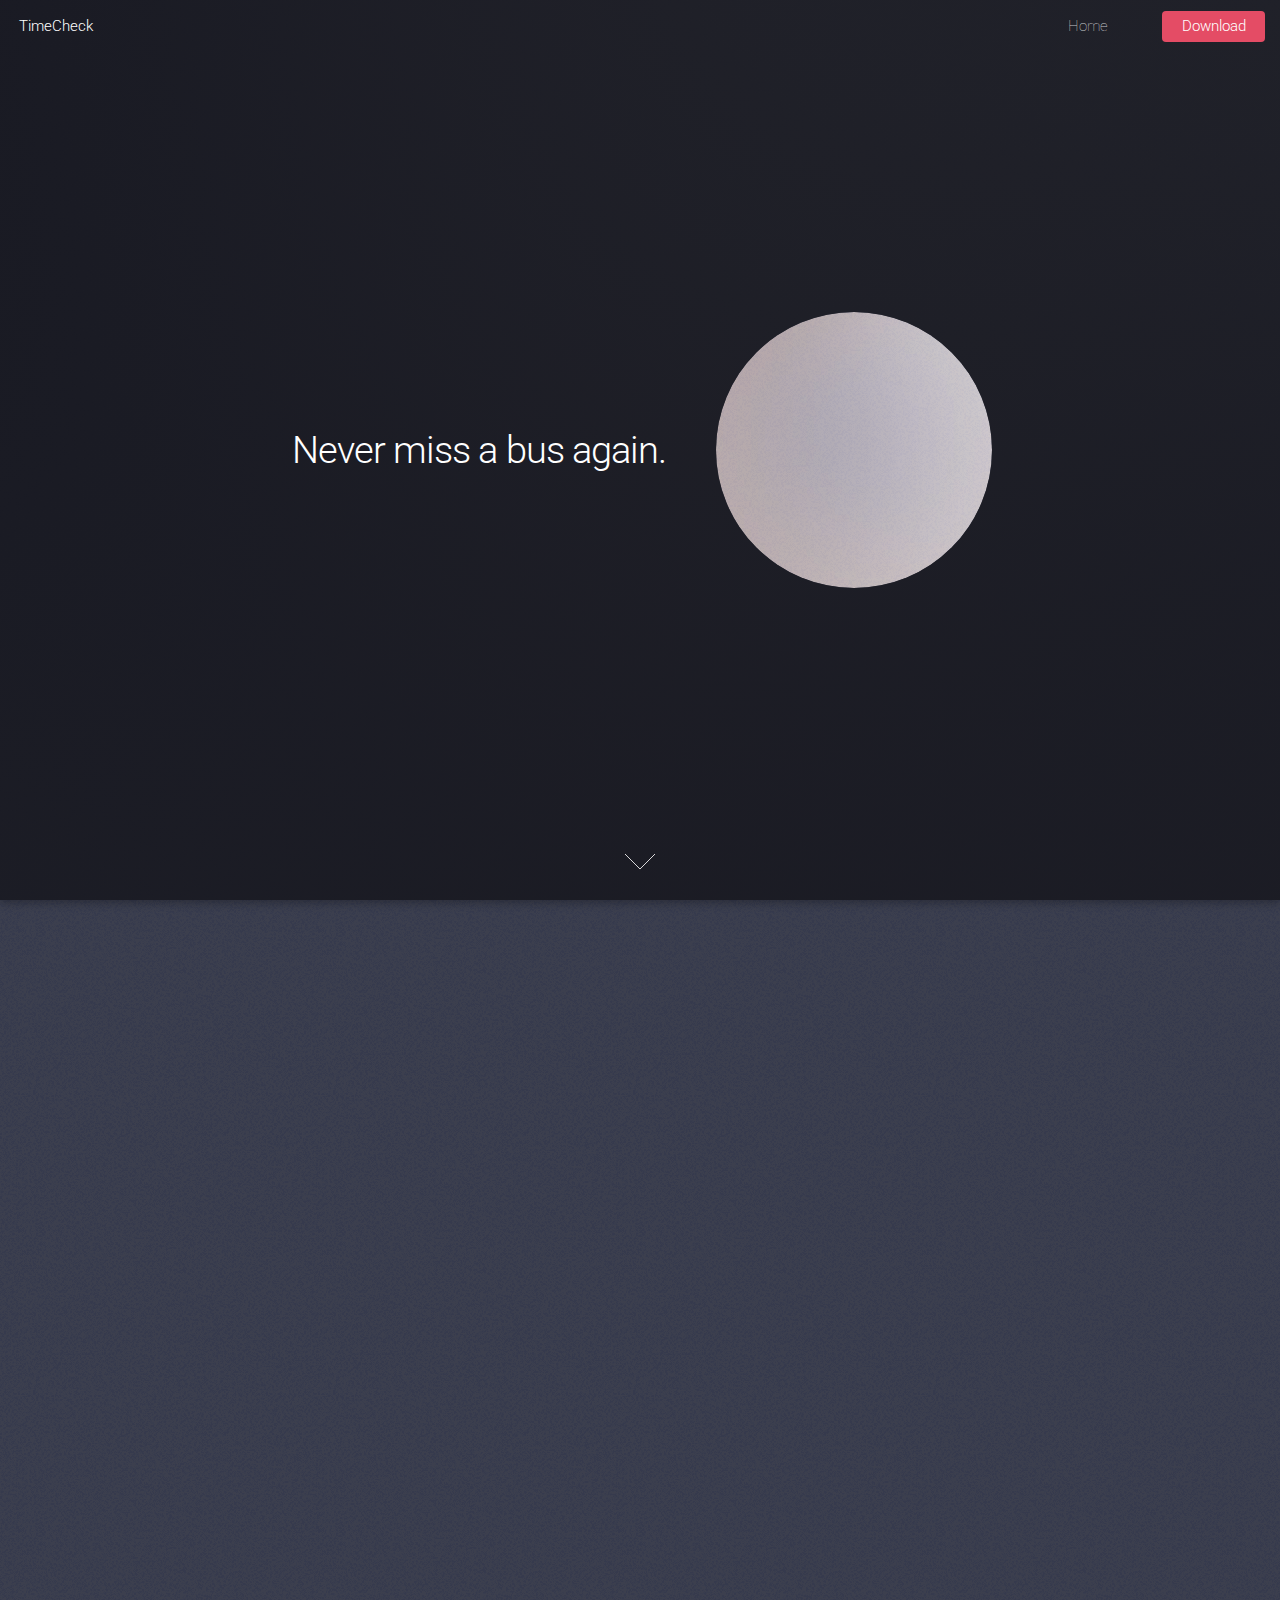
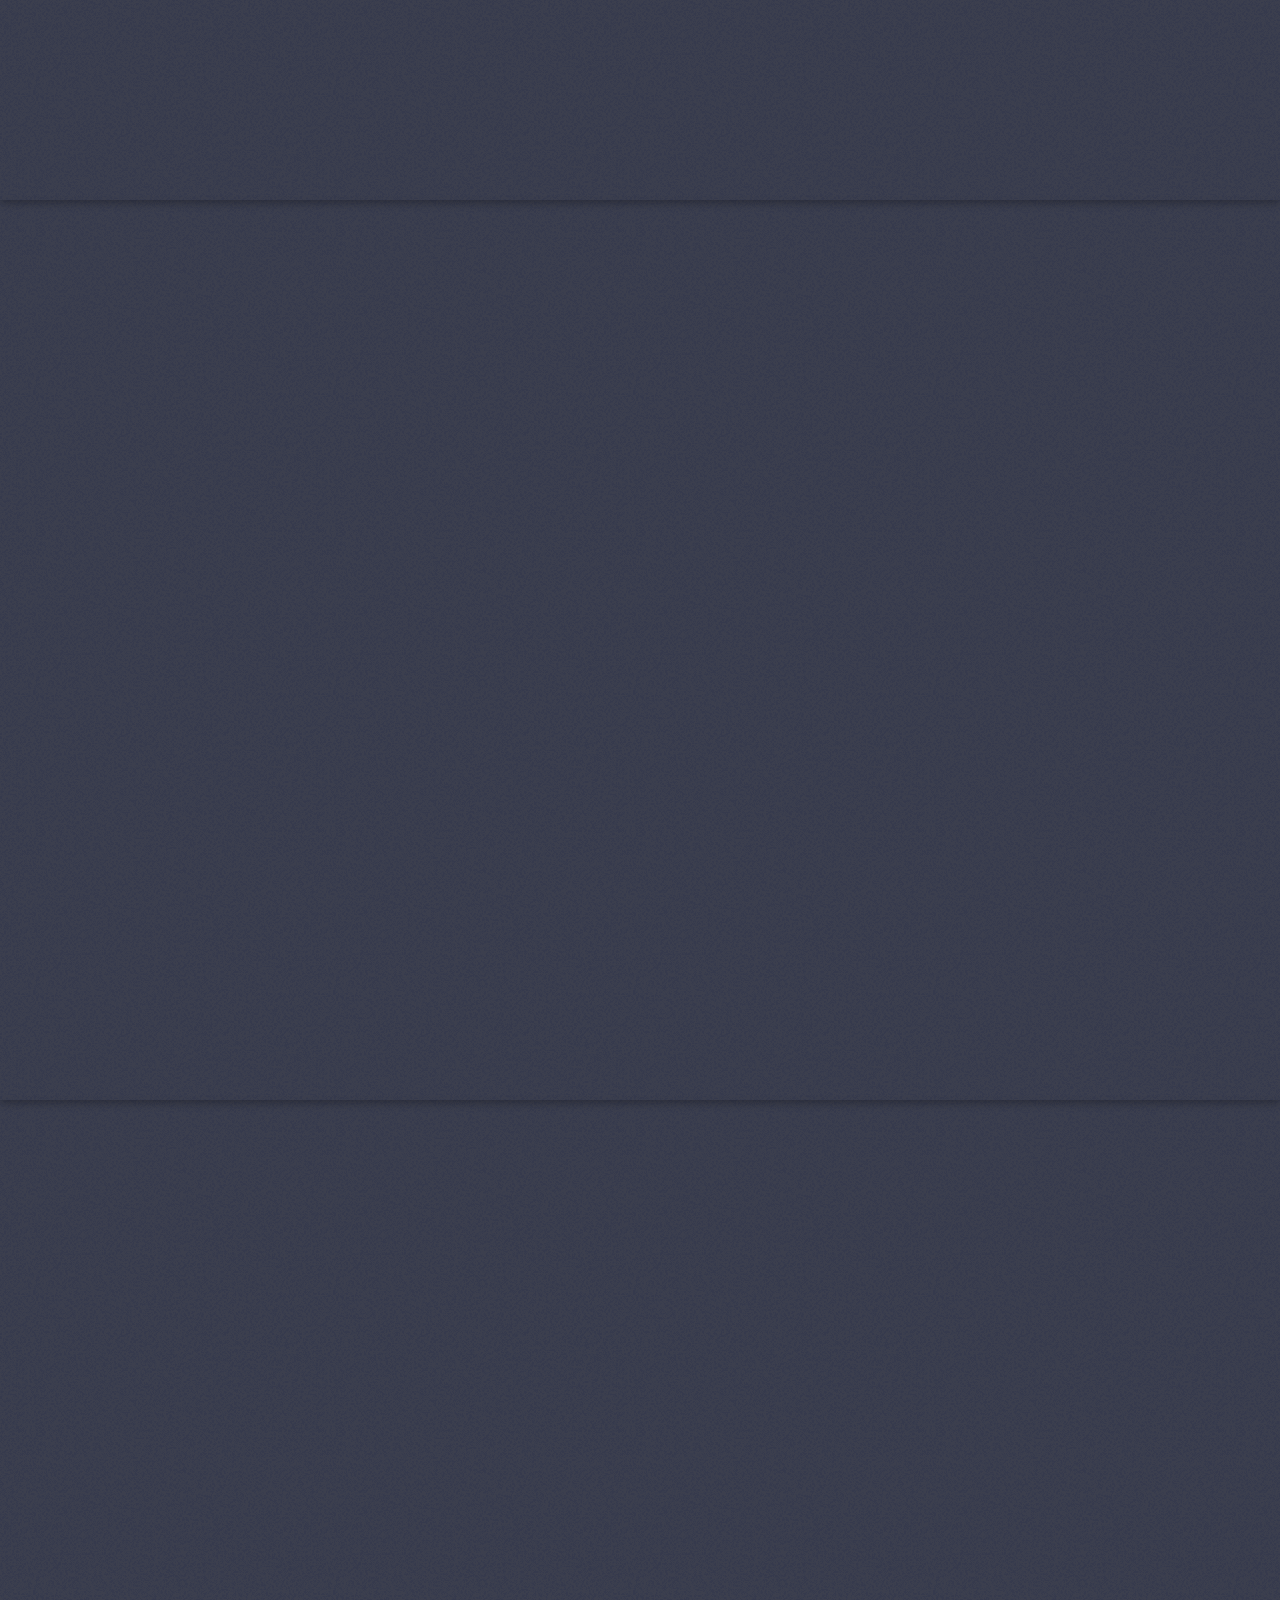
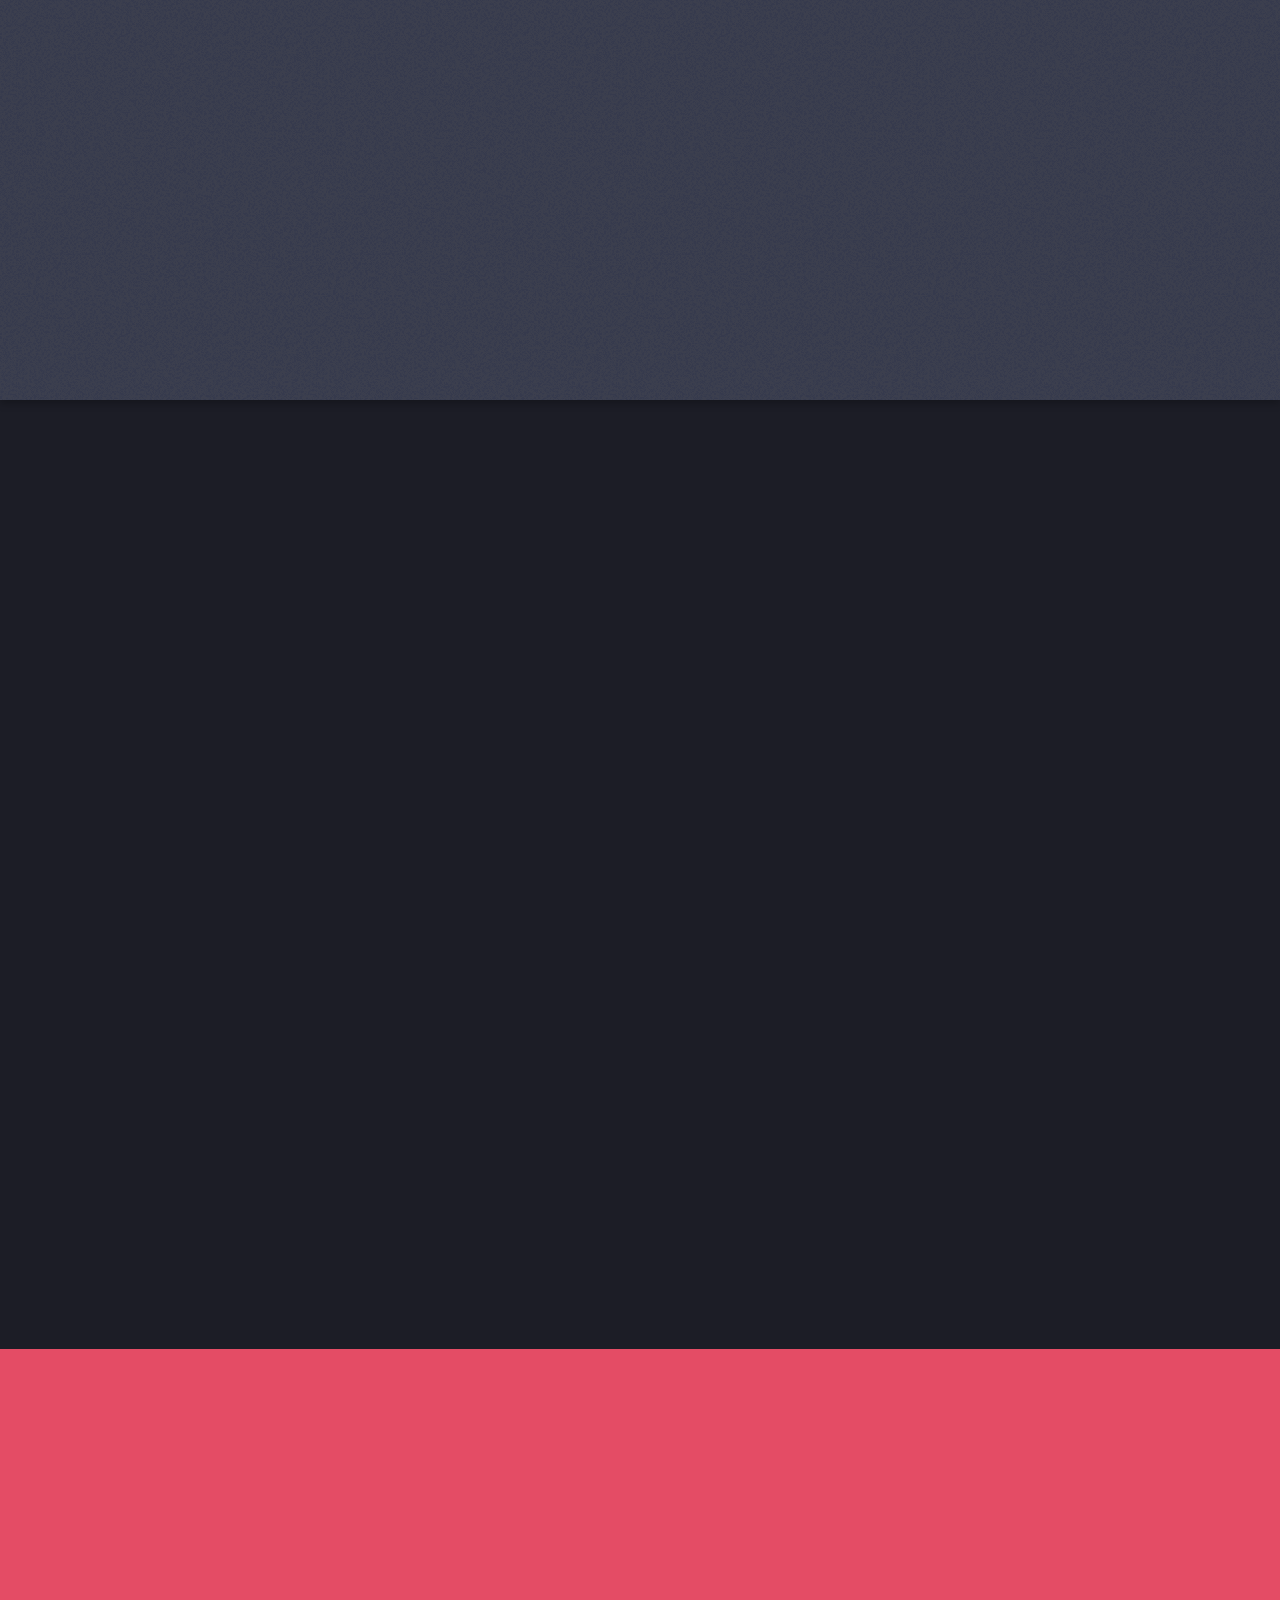
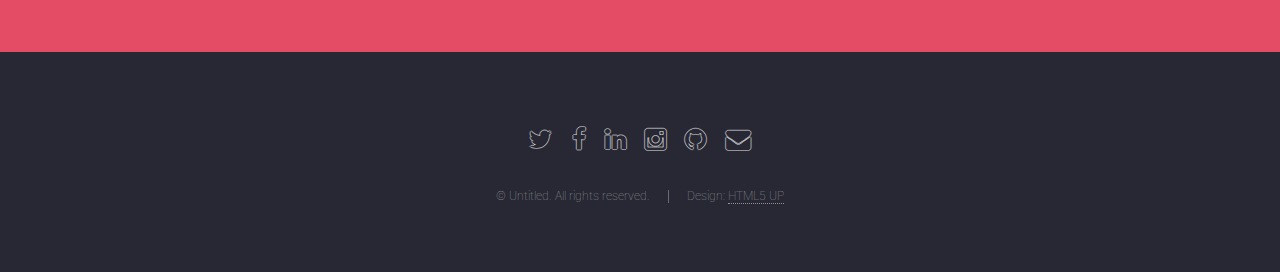
==== landed/index.html @ 9b2fe6c1 "ugh css" ====
<!DOCTYPE HTML>
<!--
	Landed by HTML5 UP
	html5up.net | @n33co
	Free for personal and commercial use under the CCA 3.0 license (html5up.net/license)
-->
<html>
	<head>
		<title>TimeCheck</title>
		<meta charset="utf-8" />
		<meta name="viewport" content="width=device-width, initial-scale=1" />
		<!--[if lte IE 8]><script src="assets/js/ie/html5shiv.js"></script><![endif]-->
		<link rel="stylesheet" href="assets/css/main.css" />
		<!--[if lte IE 9]><link rel="stylesheet" href="assets/css/ie9.css" /><![endif]-->
		<!--[if lte IE 8]><link rel="stylesheet" href="assets/css/ie8.css" /><![endif]-->
	</head>
	<body class="landing">
		<div id="page-wrapper">

			<!-- Header -->
				<header id="header">
					<h1 id="logo"><a href="index.html">TimeCheck</a></h1>
					<nav id="nav">
						<ul>
							<li><a href="index.html">Home</a></li>
							<li>
								
							</li>
							<li><a href="#" class="button special">Download</a></li>
						</ul>
					</nav>
				</header>

			<!-- Banner -->
				<section id="banner">
					<div class="content">
						<header>
							<h2>Never miss a bus again.</h2>
						</header>
						<span class="image"><img src="images/pic01.jpg" alt="" /></span>
					</div>
					<a href="#one" class="goto-next scrolly">Next</a>
				</section>

			<!-- One -->
				<section id="one" class="spotlight style1 bottom">
					<span class="image fit main"><img src="images/pic02.jpg" alt="" /></span>
					<div class="content">
						<div class="container">
							<div class="row">
								<div class="4u 12u$(medium)">
									<header>
										<h2>Odio faucibus ipsum integer consequat</h2>
										<p>Nascetur eu nibh vestibulum amet gravida nascetur praesent</p>
									</header>
								</div>
								<div class="4u 12u$(medium)">
									<p>Feugiat accumsan lorem eu ac lorem amet sed accumsan donec.
									Blandit orci porttitor semper. Arcu phasellus tortor enim mi
									nisi praesent dolor adipiscing. Integer mi sed nascetur cep aliquet
									augue varius tempus lobortis porttitor accumsan consequat
									adipiscing lorem dolor.</p>
								</div>
								<div class="4u$ 12u$(medium)">
									<p>Morbi enim nascetur et placerat lorem sed iaculis neque ante
									adipiscing adipiscing metus massa. Blandit orci porttitor semper.
									Arcu phasellus tortor enim mi mi nisi praesent adipiscing. Integer
									mi sed nascetur cep aliquet augue varius tempus. Feugiat lorem
									ipsum dolor nullam.</p>
								</div>
							</div>
						</div>
					</div>
					<a href="#two" class="goto-next scrolly">Next</a>
				</section>

			<!-- Two -->
				<section id="two" class="spotlight style2 right">
					<span class="image fit main"><img src="images/pic03.jpg" alt="" /></span>
					<div class="content">
						<header>
							<h2>Interdum amet non magna accumsan</h2>
							<p>Nunc commodo accumsan eget id nisi eu col volutpat magna</p>
						</header>
						<p>Feugiat accumsan lorem eu ac lorem amet ac arcu phasellus tortor enim mi mi nisi praesent adipiscing. Integer mi sed nascetur cep aliquet augue varius tempus lobortis porttitor lorem et accumsan consequat adipiscing lorem.</p>
						<ul class="actions">
							<li><a href="#" class="button">Learn More</a></li>
						</ul>
					</div>
					<a href="#three" class="goto-next scrolly">Next</a>
				</section>

			<!-- Three -->
				<section id="three" class="spotlight style3 left">
					<span class="image fit main bottom"><img src="images/pic04.jpg" alt="" /></span>
					<div class="content">
						<header>
							<h2>Interdum felis blandit praesent sed augue</h2>
							<p>Accumsan integer ultricies aliquam vel massa sapien phasellus</p>
						</header>
						<p>Feugiat accumsan lorem eu ac lorem amet ac arcu phasellus tortor enim mi mi nisi praesent adipiscing. Integer mi sed nascetur cep aliquet augue varius tempus lobortis porttitor lorem et accumsan consequat adipiscing lorem.</p>
						<ul class="actions">
							<li><a href="#" class="button">Learn More</a></li>
						</ul>
					</div>
					<a href="#four" class="goto-next scrolly">Next</a>
				</section>

			<!-- Four -->
				<section id="four" class="wrapper style1 special fade-up">
					<div class="container">
						<header class="major">
							<h2>Accumsan sed tempus adipiscing blandit</h2>
							<p>Iaculis ac volutpat vis non enim gravida nisi faucibus posuere arcu consequat</p>
						</header>
						<div class="box alt">
							<div class="row uniform">
								<section class="4u 6u(medium) 12u$(xsmall)">
									<span class="icon alt major fa-area-chart"></span>
									<h3>Ipsum sed commodo</h3>
									<p>Feugiat accumsan lorem eu ac lorem amet accumsan donec. Blandit orci porttitor.</p>
								</section>
								<section class="4u 6u$(medium) 12u$(xsmall)">
									<span class="icon alt major fa-comment"></span>
									<h3>Eleifend lorem ornare</h3>
									<p>Feugiat accumsan lorem eu ac lorem amet accumsan donec. Blandit orci porttitor.</p>
								</section>
								<section class="4u$ 6u(medium) 12u$(xsmall)">
									<span class="icon alt major fa-flask"></span>
									<h3>Cubilia cep lobortis</h3>
									<p>Feugiat accumsan lorem eu ac lorem amet accumsan donec. Blandit orci porttitor.</p>
								</section>
								<section class="4u 6u$(medium) 12u$(xsmall)">
									<span class="icon alt major fa-paper-plane"></span>
									<h3>Non semper interdum</h3>
									<p>Feugiat accumsan lorem eu ac lorem amet accumsan donec. Blandit orci porttitor.</p>
								</section>
								<section class="4u 6u(medium) 12u$(xsmall)">
									<span class="icon alt major fa-file"></span>
									<h3>Odio laoreet accumsan</h3>
									<p>Feugiat accumsan lorem eu ac lorem amet accumsan donec. Blandit orci porttitor.</p>
								</section>
								<section class="4u$ 6u$(medium) 12u$(xsmall)">
									<span class="icon alt major fa-lock"></span>
									<h3>Massa arcu accumsan</h3>
									<p>Feugiat accumsan lorem eu ac lorem amet accumsan donec. Blandit orci porttitor.</p>
								</section>
							</div>
						</div>
						<footer class="major">
							<ul class="actions">
								<li><a href="#" class="button">Magna sed feugiat</a></li>
							</ul>
						</footer>
					</div>
				</section>

			<!-- Five -->
				<section id="five" class="wrapper style2 special fade">
					<div class="container">
						<header>
							<h2>Magna faucibus lorem diam</h2>
							<p>Ante metus praesent faucibus ante integer id accumsan eleifend</p>
						</header>
						<form method="post" action="#" class="container 50%">
							<div class="row uniform 50%">
								<div class="8u 12u$(xsmall)"><input type="email" name="email" id="email" placeholder="Your Email Address" /></div>
								<div class="4u$ 12u$(xsmall)"><input type="submit" value="Get Started" class="fit special" /></div>
							</div>
						</form>
					</div>
				</section>

			<!-- Footer -->
				<footer id="footer">
					<ul class="icons">
						<li><a href="#" class="icon alt fa-twitter"><span class="label">Twitter</span></a></li>
						<li><a href="#" class="icon alt fa-facebook"><span class="label">Facebook</span></a></li>
						<li><a href="#" class="icon alt fa-linkedin"><span class="label">LinkedIn</span></a></li>
						<li><a href="#" class="icon alt fa-instagram"><span class="label">Instagram</span></a></li>
						<li><a href="#" class="icon alt fa-github"><span class="label">GitHub</span></a></li>
						<li><a href="#" class="icon alt fa-envelope"><span class="label">Email</span></a></li>
					</ul>
					<ul class="copyright">
						<li>&copy; Untitled. All rights reserved.</li><li>Design: <a href="http://html5up.net">HTML5 UP</a></li>
					</ul>
				</footer>

		</div>

		<!-- Scripts -->
			<script src="assets/js/jquery.min.js"></script>
			<script src="assets/js/jquery.scrolly.min.js"></script>
			<script src="assets/js/jquery.dropotron.min.js"></script>
			<script src="assets/js/jquery.scrollex.min.js"></script>
			<script src="assets/js/skel.min.js"></script>
			<script src="assets/js/util.js"></script>
			<!--[if lte IE 8]><script src="assets/js/ie/respond.min.js"></script><![endif]-->
			<script src="assets/js/main.js"></script>

	</body>
</html>
---- landed/assets/css/main.css ----
@import url("font-awesome.min.css");
@import url("http://fonts.googleapis.com/css?family=Roboto:100,300,100italic,300italic");

/*
	Landed by HTML5 UP
	html5up.net | @n33co
	Free for personal and commercial use under the CCA 3.0 license (html5up.net/license)
*/

/* Reset */

	html, body, div, span, applet, object, iframe, h1, h2, h3, h4, h5, h6, p, blockquote, pre, a, abbr, acronym, address, big, cite, code, del, dfn, em, img, ins, kbd, q, s, samp, small, strike, strong, sub, sup, tt, var, b, u, i, center, dl, dt, dd, ol, ul, li, fieldset, form, label, legend, table, caption, tbody, tfoot, thead, tr, th, td, article, aside, canvas, details, embed, figure, figcaption, footer, header, hgroup, menu, nav, output, ruby, section, summary, time, mark, audio, video {
		margin: 0;
		padding: 0;
		border: 0;
		font-size: 100%;
		font: inherit;
		vertical-align: baseline;
	}

	article, aside, details, figcaption, figure, footer, header, hgroup, menu, nav, section {
		display: block;
	}

	body {
		line-height: 1;
	}

	ol, ul {
		list-style: none;
	}

	blockquote, q {
		quotes: none;
	}

	blockquote:before, blockquote:after, q:before, q:after {
		content: '';
		content: none;
	}

	table {
		border-collapse: collapse;
		border-spacing: 0;
	}

	body {
		-webkit-text-size-adjust: none;
	}

/* Box Model */

	*, *:before, *:after {
		-moz-box-sizing: border-box;
		-webkit-box-sizing: border-box;
		box-sizing: border-box;
	}

/* Containers */

	.container {
		margin-left: auto;
		margin-right: auto;
	}

	.container.\31 25\25 {
		width: 100%;
		max-width: 87.5em;
		min-width: 70em;
	}

	.container.\37 5\25 {
		width: 52.5em;
	}

	.container.\35 0\25 {
		width: 35em;
	}

	.container.\32 5\25 {
		width: 17.5em;
	}

	.container {
		width: 70em;
	}

	@media screen and (max-width: 1680px) {

		.container.\31 25\25 {
			width: 100%;
			max-width: 87.5em;
			min-width: 70em;
		}

		.container.\37 5\25 {
			width: 52.5em;
		}

		.container.\35 0\25 {
			width: 35em;
		}

		.container.\32 5\25 {
			width: 17.5em;
		}

		.container {
			width: 70em;
		}

	}

	@media screen and (max-width: 1280px) {

		.container.\31 25\25 {
			width: 100%;
			max-width: 112.5%;
			min-width: 90%;
		}

		.container.\37 5\25 {
			width: 67.5%;
		}

		.container.\35 0\25 {
			width: 45%;
		}

		.container.\32 5\25 {
			width: 22.5%;
		}

		.container {
			width: 90%;
		}

	}

	@media screen and (max-width: 980px) {

		.container.\31 25\25 {
			width: 100%;
			max-width: 125%;
			min-width: 100%;
		}

		.container.\37 5\25 {
			width: 75%;
		}

		.container.\35 0\25 {
			width: 50%;
		}

		.container.\32 5\25 {
			width: 25%;
		}

		.container {
			width: 100% !important;
		}

	}

	@media screen and (max-width: 736px) {

		.container.\31 25\25 {
			width: 100%;
			max-width: 125%;
			min-width: 100%;
		}

		.container.\37 5\25 {
			width: 75%;
		}

		.container.\35 0\25 {
			width: 50%;
		}

		.container.\32 5\25 {
			width: 25%;
		}

		.container {
			width: 100% !important;
		}

	}

	@media screen and (max-width: 480px) {

		.container.\31 25\25 {
			width: 100%;
			max-width: 125%;
			min-width: 100%;
		}

		.container.\37 5\25 {
			width: 75%;
		}

		.container.\35 0\25 {
			width: 50%;
		}

		.container.\32 5\25 {
			width: 25%;
		}

		.container {
			width: 100% !important;
		}

	}

/* Grid */

	.row {
		border-bottom: solid 1px transparent;
		-moz-box-sizing: border-box;
		-webkit-box-sizing: border-box;
		box-sizing: border-box;
	}

	.row > * {
		float: left;
		-moz-box-sizing: border-box;
		-webkit-box-sizing: border-box;
		box-sizing: border-box;
	}

	.row:after, .row:before {
		content: '';
		display: block;
		clear: both;
		height: 0;
	}

	.row.uniform > * > :first-child {
		margin-top: 0;
	}

	.row.uniform > * > :last-child {
		margin-bottom: 0;
	}

	.row.\30 \25 > * {
		padding: 0 0 0 0em;
	}

	.row.\30 \25 {
		margin: 0 0 -1px 0em;
	}

	.row.uniform.\30 \25 > * {
		padding: 0em 0 0 0em;
	}

	.row.uniform.\30 \25 {
		margin: 0em 0 -1px 0em;
	}

	.row > * {
		padding: 0 0 0 2.5em;
	}

	.row {
		margin: 0 0 -1px -2.5em;
	}

	.row.uniform > * {
		padding: 2.5em 0 0 2.5em;
	}

	.row.uniform {
		margin: -2.5em 0 -1px -2.5em;
	}

	.row.\32 00\25 > * {
		padding: 0 0 0 5em;
	}

	.row.\32 00\25 {
		margin: 0 0 -1px -5em;
	}

	.row.uniform.\32 00\25 > * {
		padding: 5em 0 0 5em;
	}

	.row.uniform.\32 00\25 {
		margin: -5em 0 -1px -5em;
	}

	.row.\31 50\25 > * {
		padding: 0 0 0 3.75em;
	}

	.row.\31 50\25 {
		margin: 0 0 -1px -3.75em;
	}

	.row.uniform.\31 50\25 > * {
		padding: 3.75em 0 0 3.75em;
	}

	.row.uniform.\31 50\25 {
		margin: -3.75em 0 -1px -3.75em;
	}

	.row.\35 0\25 > * {
		padding: 0 0 0 1.25em;
	}

	.row.\35 0\25 {
		margin: 0 0 -1px -1.25em;
	}

	.row.uniform.\35 0\25 > * {
		padding: 1.25em 0 0 1.25em;
	}

	.row.uniform.\35 0\25 {
		margin: -1.25em 0 -1px -1.25em;
	}

	.row.\32 5\25 > * {
		padding: 0 0 0 0.625em;
	}

	.row.\32 5\25 {
		margin: 0 0 -1px -0.625em;
	}

	.row.uniform.\32 5\25 > * {
		padding: 0.625em 0 0 0.625em;
	}

	.row.uniform.\32 5\25 {
		margin: -0.625em 0 -1px -0.625em;
	}

	.\31 2u, .\31 2u\24 {
		width: 100%;
		clear: none;
		margin-left: 0;
	}

	.\31 1u, .\31 1u\24 {
		width: 91.6666666667%;
		clear: none;
		margin-left: 0;
	}

	.\31 0u, .\31 0u\24 {
		width: 83.3333333333%;
		clear: none;
		margin-left: 0;
	}

	.\39 u, .\39 u\24 {
		width: 75%;
		clear: none;
		margin-left: 0;
	}

	.\38 u, .\38 u\24 {
		width: 66.6666666667%;
		clear: none;
		margin-left: 0;
	}

	.\37 u, .\37 u\24 {
		width: 58.3333333333%;
		clear: none;
		margin-left: 0;
	}

	.\36 u, .\36 u\24 {
		width: 50%;
		clear: none;
		margin-left: 0;
	}

	.\35 u, .\35 u\24 {
		width: 41.6666666667%;
		clear: none;
		margin-left: 0;
	}

	.\34 u, .\34 u\24 {
		width: 33.3333333333%;
		clear: none;
		margin-left: 0;
	}

	.\33 u, .\33 u\24 {
		width: 25%;
		clear: none;
		margin-left: 0;
	}

	.\32 u, .\32 u\24 {
		width: 16.6666666667%;
		clear: none;
		margin-left: 0;
	}

	.\31 u, .\31 u\24 {
		width: 8.3333333333%;
		clear: none;
		margin-left: 0;
	}

	.\31 2u\24 + *,
	.\31 1u\24 + *,
	.\31 0u\24 + *,
	.\39 u\24 + *,
	.\38 u\24 + *,
	.\37 u\24 + *,
	.\36 u\24 + *,
	.\35 u\24 + *,
	.\34 u\24 + *,
	.\33 u\24 + *,
	.\32 u\24 + *,
	.\31 u\24 + * {
		clear: left;
	}

	.\-11u {
		margin-left: 91.66667%;
	}

	.\-10u {
		margin-left: 83.33333%;
	}

	.\-9u {
		margin-left: 75%;
	}

	.\-8u {
		margin-left: 66.66667%;
	}

	.\-7u {
		margin-left: 58.33333%;
	}

	.\-6u {
		margin-left: 50%;
	}

	.\-5u {
		margin-left: 41.66667%;
	}

	.\-4u {
		margin-left: 33.33333%;
	}

	.\-3u {
		margin-left: 25%;
	}

	.\-2u {
		margin-left: 16.66667%;
	}

	.\-1u {
		margin-left: 8.33333%;
	}

	@media screen and (max-width: 1680px) {

		.row > * {
			padding: 0 0 0 2.5em;
		}

		.row {
			margin: 0 0 -1px -2.5em;
		}

		.row.uniform > * {
			padding: 2.5em 0 0 2.5em;
		}

		.row.uniform {
			margin: -2.5em 0 -1px -2.5em;
		}

		.row.\32 00\25 > * {
			padding: 0 0 0 5em;
		}

		.row.\32 00\25 {
			margin: 0 0 -1px -5em;
		}

		.row.uniform.\32 00\25 > * {
			padding: 5em 0 0 5em;
		}

		.row.uniform.\32 00\25 {
			margin: -5em 0 -1px -5em;
		}

		.row.\31 50\25 > * {
			padding: 0 0 0 3.75em;
		}

		.row.\31 50\25 {
			margin: 0 0 -1px -3.75em;
		}

		.row.uniform.\31 50\25 > * {
			padding: 3.75em 0 0 3.75em;
		}

		.row.uniform.\31 50\25 {
			margin: -3.75em 0 -1px -3.75em;
		}

		.row.\35 0\25 > * {
			padding: 0 0 0 1.25em;
		}

		.row.\35 0\25 {
			margin: 0 0 -1px -1.25em;
		}

		.row.uniform.\35 0\25 > * {
			padding: 1.25em 0 0 1.25em;
		}

		.row.uniform.\35 0\25 {
			margin: -1.25em 0 -1px -1.25em;
		}

		.row.\32 5\25 > * {
			padding: 0 0 0 0.625em;
		}

		.row.\32 5\25 {
			margin: 0 0 -1px -0.625em;
		}

		.row.uniform.\32 5\25 > * {
			padding: 0.625em 0 0 0.625em;
		}

		.row.uniform.\32 5\25 {
			margin: -0.625em 0 -1px -0.625em;
		}

		.\31 2u\28xlarge\29, .\31 2u\24\28xlarge\29 {
			width: 100%;
			clear: none;
			margin-left: 0;
		}

		.\31 1u\28xlarge\29, .\31 1u\24\28xlarge\29 {
			width: 91.6666666667%;
			clear: none;
			margin-left: 0;
		}

		.\31 0u\28xlarge\29, .\31 0u\24\28xlarge\29 {
			width: 83.3333333333%;
			clear: none;
			margin-left: 0;
		}

		.\39 u\28xlarge\29, .\39 u\24\28xlarge\29 {
			width: 75%;
			clear: none;
			margin-left: 0;
		}

		.\38 u\28xlarge\29, .\38 u\24\28xlarge\29 {
			width: 66.6666666667%;
			clear: none;
			margin-left: 0;
		}

		.\37 u\28xlarge\29, .\37 u\24\28xlarge\29 {
			width: 58.3333333333%;
			clear: none;
			margin-left: 0;
		}

		.\36 u\28xlarge\29, .\36 u\24\28xlarge\29 {
			width: 50%;
			clear: none;
			margin-left: 0;
		}

		.\35 u\28xlarge\29, .\35 u\24\28xlarge\29 {
			width: 41.6666666667%;
			clear: none;
			margin-left: 0;
		}

		.\34 u\28xlarge\29, .\34 u\24\28xlarge\29 {
			width: 33.3333333333%;
			clear: none;
			margin-left: 0;
		}

		.\33 u\28xlarge\29, .\33 u\24\28xlarge\29 {
			width: 25%;
			clear: none;
			margin-left: 0;
		}

		.\32 u\28xlarge\29, .\32 u\24\28xlarge\29 {
			width: 16.6666666667%;
			clear: none;
			margin-left: 0;
		}

		.\31 u\28xlarge\29, .\31 u\24\28xlarge\29 {
			width: 8.3333333333%;
			clear: none;
			margin-left: 0;
		}

		.\31 2u\24\28xlarge\29 + *,
		.\31 1u\24\28xlarge\29 + *,
		.\31 0u\24\28xlarge\29 + *,
		.\39 u\24\28xlarge\29 + *,
		.\38 u\24\28xlarge\29 + *,
		.\37 u\24\28xlarge\29 + *,
		.\36 u\24\28xlarge\29 + *,
		.\35 u\24\28xlarge\29 + *,
		.\34 u\24\28xlarge\29 + *,
		.\33 u\24\28xlarge\29 + *,
		.\32 u\24\28xlarge\29 + *,
		.\31 u\24\28xlarge\29 + * {
			clear: left;
		}

		.\-11u\28xlarge\29 {
			margin-left: 91.66667%;
		}

		.\-10u\28xlarge\29 {
			margin-left: 83.33333%;
		}

		.\-9u\28xlarge\29 {
			margin-left: 75%;
		}

		.\-8u\28xlarge\29 {
			margin-left: 66.66667%;
		}

		.\-7u\28xlarge\29 {
			margin-left: 58.33333%;
		}

		.\-6u\28xlarge\29 {
			margin-left: 50%;
		}

		.\-5u\28xlarge\29 {
			margin-left: 41.66667%;
		}

		.\-4u\28xlarge\29 {
			margin-left: 33.33333%;
		}

		.\-3u\28xlarge\29 {
			margin-left: 25%;
		}

		.\-2u\28xlarge\29 {
			margin-left: 16.66667%;
		}

		.\-1u\28xlarge\29 {
			margin-left: 8.33333%;
		}

	}

	@media screen and (max-width: 1280px) {

		.row > * {
			padding: 0 0 0 2.5em;
		}

		.row {
			margin: 0 0 -1px -2.5em;
		}

		.row.uniform > * {
			padding: 2.5em 0 0 2.5em;
		}

		.row.uniform {
			margin: -2.5em 0 -1px -2.5em;
		}

		.row.\32 00\25 > * {
			padding: 0 0 0 5em;
		}

		.row.\32 00\25 {
			margin: 0 0 -1px -5em;
		}

		.row.uniform.\32 00\25 > * {
			padding: 5em 0 0 5em;
		}

		.row.uniform.\32 00\25 {
			margin: -5em 0 -1px -5em;
		}

		.row.\31 50\25 > * {
			padding: 0 0 0 3.75em;
		}

		.row.\31 50\25 {
			margin: 0 0 -1px -3.75em;
		}

		.row.uniform.\31 50\25 > * {
			padding: 3.75em 0 0 3.75em;
		}

		.row.uniform.\31 50\25 {
			margin: -3.75em 0 -1px -3.75em;
		}

		.row.\35 0\25 > * {
			padding: 0 0 0 1.25em;
		}

		.row.\35 0\25 {
			margin: 0 0 -1px -1.25em;
		}

		.row.uniform.\35 0\25 > * {
			padding: 1.25em 0 0 1.25em;
		}

		.row.uniform.\35 0\25 {
			margin: -1.25em 0 -1px -1.25em;
		}

		.row.\32 5\25 > * {
			padding: 0 0 0 0.625em;
		}

		.row.\32 5\25 {
			margin: 0 0 -1px -0.625em;
		}

		.row.uniform.\32 5\25 > * {
			padding: 0.625em 0 0 0.625em;
		}

		.row.uniform.\32 5\25 {
			margin: -0.625em 0 -1px -0.625em;
		}

		.\31 2u\28large\29, .\31 2u\24\28large\29 {
			width: 100%;
			clear: none;
			margin-left: 0;
		}

		.\31 1u\28large\29, .\31 1u\24\28large\29 {
			width: 91.6666666667%;
			clear: none;
			margin-left: 0;
		}

		.\31 0u\28large\29, .\31 0u\24\28large\29 {
			width: 83.3333333333%;
			clear: none;
			margin-left: 0;
		}

		.\39 u\28large\29, .\39 u\24\28large\29 {
			width: 75%;
			clear: none;
			margin-left: 0;
		}

		.\38 u\28large\29, .\38 u\24\28large\29 {
			width: 66.6666666667%;
			clear: none;
			margin-left: 0;
		}

		.\37 u\28large\29, .\37 u\24\28large\29 {
			width: 58.3333333333%;
			clear: none;
			margin-left: 0;
		}

		.\36 u\28large\29, .\36 u\24\28large\29 {
			width: 50%;
			clear: none;
			margin-left: 0;
		}

		.\35 u\28large\29, .\35 u\24\28large\29 {
			width: 41.6666666667%;
			clear: none;
			margin-left: 0;
		}

		.\34 u\28large\29, .\34 u\24\28large\29 {
			width: 33.3333333333%;
			clear: none;
			margin-left: 0;
		}

		.\33 u\28large\29, .\33 u\24\28large\29 {
			width: 25%;
			clear: none;
			margin-left: 0;
		}

		.\32 u\28large\29, .\32 u\24\28large\29 {
			width: 16.6666666667%;
			clear: none;
			margin-left: 0;
		}

		.\31 u\28large\29, .\31 u\24\28large\29 {
			width: 8.3333333333%;
			clear: none;
			margin-left: 0;
		}

		.\31 2u\24\28large\29 + *,
		.\31 1u\24\28large\29 + *,
		.\31 0u\24\28large\29 + *,
		.\39 u\24\28large\29 + *,
		.\38 u\24\28large\29 + *,
		.\37 u\24\28large\29 + *,
		.\36 u\24\28large\29 + *,
		.\35 u\24\28large\29 + *,
		.\34 u\24\28large\29 + *,
		.\33 u\24\28large\29 + *,
		.\32 u\24\28large\29 + *,
		.\31 u\24\28large\29 + * {
			clear: left;
		}

		.\-11u\28large\29 {
			margin-left: 91.66667%;
		}

		.\-10u\28large\29 {
			margin-left: 83.33333%;
		}

		.\-9u\28large\29 {
			margin-left: 75%;
		}

		.\-8u\28large\29 {
			margin-left: 66.66667%;
		}

		.\-7u\28large\29 {
			margin-left: 58.33333%;
		}

		.\-6u\28large\29 {
			margin-left: 50%;
		}

		.\-5u\28large\29 {
			margin-left: 41.66667%;
		}

		.\-4u\28large\29 {
			margin-left: 33.33333%;
		}

		.\-3u\28large\29 {
			margin-left: 25%;
		}

		.\-2u\28large\29 {
			margin-left: 16.66667%;
		}

		.\-1u\28large\29 {
			margin-left: 8.33333%;
		}

	}

	@media screen and (max-width: 980px) {

		.row > * {
			padding: 0 0 0 2.5em;
		}

		.row {
			margin: 0 0 -1px -2.5em;
		}

		.row.uniform > * {
			padding: 2.5em 0 0 2.5em;
		}

		.row.uniform {
			margin: -2.5em 0 -1px -2.5em;
		}

		.row.\32 00\25 > * {
			padding: 0 0 0 5em;
		}

		.row.\32 00\25 {
			margin: 0 0 -1px -5em;
		}

		.row.uniform.\32 00\25 > * {
			padding: 5em 0 0 5em;
		}

		.row.uniform.\32 00\25 {
			margin: -5em 0 -1px -5em;
		}

		.row.\31 50\25 > * {
			padding: 0 0 0 3.75em;
		}

		.row.\31 50\25 {
			margin: 0 0 -1px -3.75em;
		}

		.row.uniform.\31 50\25 > * {
			padding: 3.75em 0 0 3.75em;
		}

		.row.uniform.\31 50\25 {
			margin: -3.75em 0 -1px -3.75em;
		}

		.row.\35 0\25 > * {
			padding: 0 0 0 1.25em;
		}

		.row.\35 0\25 {
			margin: 0 0 -1px -1.25em;
		}

		.row.uniform.\35 0\25 > * {
			padding: 1.25em 0 0 1.25em;
		}

		.row.uniform.\35 0\25 {
			margin: -1.25em 0 -1px -1.25em;
		}

		.row.\32 5\25 > * {
			padding: 0 0 0 0.625em;
		}

		.row.\32 5\25 {
			margin: 0 0 -1px -0.625em;
		}

		.row.uniform.\32 5\25 > * {
			padding: 0.625em 0 0 0.625em;
		}

		.row.uniform.\32 5\25 {
			margin: -0.625em 0 -1px -0.625em;
		}

		.\31 2u\28medium\29, .\31 2u\24\28medium\29 {
			width: 100%;
			clear: none;
			margin-left: 0;
		}

		.\31 1u\28medium\29, .\31 1u\24\28medium\29 {
			width: 91.6666666667%;
			clear: none;
			margin-left: 0;
		}

		.\31 0u\28medium\29, .\31 0u\24\28medium\29 {
			width: 83.3333333333%;
			clear: none;
			margin-left: 0;
		}

		.\39 u\28medium\29, .\39 u\24\28medium\29 {
			width: 75%;
			clear: none;
			margin-left: 0;
		}

		.\38 u\28medium\29, .\38 u\24\28medium\29 {
			width: 66.6666666667%;
			clear: none;
			margin-left: 0;
		}

		.\37 u\28medium\29, .\37 u\24\28medium\29 {
			width: 58.3333333333%;
			clear: none;
			margin-left: 0;
		}

		.\36 u\28medium\29, .\36 u\24\28medium\29 {
			width: 50%;
			clear: none;
			margin-left: 0;
		}

		.\35 u\28medium\29, .\35 u\24\28medium\29 {
			width: 41.6666666667%;
			clear: none;
			margin-left: 0;
		}

		.\34 u\28medium\29, .\34 u\24\28medium\29 {
			width: 33.3333333333%;
			clear: none;
			margin-left: 0;
		}

		.\33 u\28medium\29, .\33 u\24\28medium\29 {
			width: 25%;
			clear: none;
			margin-left: 0;
		}

		.\32 u\28medium\29, .\32 u\24\28medium\29 {
			width: 16.6666666667%;
			clear: none;
			margin-left: 0;
		}

		.\31 u\28medium\29, .\31 u\24\28medium\29 {
			width: 8.3333333333%;
			clear: none;
			margin-left: 0;
		}

		.\31 2u\24\28medium\29 + *,
		.\31 1u\24\28medium\29 + *,
		.\31 0u\24\28medium\29 + *,
		.\39 u\24\28medium\29 + *,
		.\38 u\24\28medium\29 + *,
		.\37 u\24\28medium\29 + *,
		.\36 u\24\28medium\29 + *,
		.\35 u\24\28medium\29 + *,
		.\34 u\24\28medium\29 + *,
		.\33 u\24\28medium\29 + *,
		.\32 u\24\28medium\29 + *,
		.\31 u\24\28medium\29 + * {
			clear: left;
		}

		.\-11u\28medium\29 {
			margin-left: 91.66667%;
		}

		.\-10u\28medium\29 {
			margin-left: 83.33333%;
		}

		.\-9u\28medium\29 {
			margin-left: 75%;
		}

		.\-8u\28medium\29 {
			margin-left: 66.66667%;
		}

		.\-7u\28medium\29 {
			margin-left: 58.33333%;
		}

		.\-6u\28medium\29 {
			margin-left: 50%;
		}

		.\-5u\28medium\29 {
			margin-left: 41.66667%;
		}

		.\-4u\28medium\29 {
			margin-left: 33.33333%;
		}

		.\-3u\28medium\29 {
			margin-left: 25%;
		}

		.\-2u\28medium\29 {
			margin-left: 16.66667%;
		}

		.\-1u\28medium\29 {
			margin-left: 8.33333%;
		}

	}

	@media screen and (max-width: 736px) {

		.row > * {
			padding: 0 0 0 2.5em;
		}

		.row {
			margin: 0 0 -1px -2.5em;
		}

		.row.uniform > * {
			padding: 2.5em 0 0 2.5em;
		}

		.row.uniform {
			margin: -2.5em 0 -1px -2.5em;
		}

		.row.\32 00\25 > * {
			padding: 0 0 0 5em;
		}

		.row.\32 00\25 {
			margin: 0 0 -1px -5em;
		}

		.row.uniform.\32 00\25 > * {
			padding: 5em 0 0 5em;
		}

		.row.uniform.\32 00\25 {
			margin: -5em 0 -1px -5em;
		}

		.row.\31 50\25 > * {
			padding: 0 0 0 3.75em;
		}

		.row.\31 50\25 {
			margin: 0 0 -1px -3.75em;
		}

		.row.uniform.\31 50\25 > * {
			padding: 3.75em 0 0 3.75em;
		}

		.row.uniform.\31 50\25 {
			margin: -3.75em 0 -1px -3.75em;
		}

		.row.\35 0\25 > * {
			padding: 0 0 0 1.25em;
		}

		.row.\35 0\25 {
			margin: 0 0 -1px -1.25em;
		}

		.row.uniform.\35 0\25 > * {
			padding: 1.25em 0 0 1.25em;
		}

		.row.uniform.\35 0\25 {
			margin: -1.25em 0 -1px -1.25em;
		}

		.row.\32 5\25 > * {
			padding: 0 0 0 0.625em;
		}

		.row.\32 5\25 {
			margin: 0 0 -1px -0.625em;
		}

		.row.uniform.\32 5\25 > * {
			padding: 0.625em 0 0 0.625em;
		}

		.row.uniform.\32 5\25 {
			margin: -0.625em 0 -1px -0.625em;
		}

		.\31 2u\28small\29, .\31 2u\24\28small\29 {
			width: 100%;
			clear: none;
			margin-left: 0;
		}

		.\31 1u\28small\29, .\31 1u\24\28small\29 {
			width: 91.6666666667%;
			clear: none;
			margin-left: 0;
		}

		.\31 0u\28small\29, .\31 0u\24\28small\29 {
			width: 83.3333333333%;
			clear: none;
			margin-left: 0;
		}

		.\39 u\28small\29, .\39 u\24\28small\29 {
			width: 75%;
			clear: none;
			margin-left: 0;
		}

		.\38 u\28small\29, .\38 u\24\28small\29 {
			width: 66.6666666667%;
			clear: none;
			margin-left: 0;
		}

		.\37 u\28small\29, .\37 u\24\28small\29 {
			width: 58.3333333333%;
			clear: none;
			margin-left: 0;
		}

		.\36 u\28small\29, .\36 u\24\28small\29 {
			width: 50%;
			clear: none;
			margin-left: 0;
		}

		.\35 u\28small\29, .\35 u\24\28small\29 {
			width: 41.6666666667%;
			clear: none;
			margin-left: 0;
		}

		.\34 u\28small\29, .\34 u\24\28small\29 {
			width: 33.3333333333%;
			clear: none;
			margin-left: 0;
		}

		.\33 u\28small\29, .\33 u\24\28small\29 {
			width: 25%;
			clear: none;
			margin-left: 0;
		}

		.\32 u\28small\29, .\32 u\24\28small\29 {
			width: 16.6666666667%;
			clear: none;
			margin-left: 0;
		}

		.\31 u\28small\29, .\31 u\24\28small\29 {
			width: 8.3333333333%;
			clear: none;
			margin-left: 0;
		}

		.\31 2u\24\28small\29 + *,
		.\31 1u\24\28small\29 + *,
		.\31 0u\24\28small\29 + *,
		.\39 u\24\28small\29 + *,
		.\38 u\24\28small\29 + *,
		.\37 u\24\28small\29 + *,
		.\36 u\24\28small\29 + *,
		.\35 u\24\28small\29 + *,
		.\34 u\24\28small\29 + *,
		.\33 u\24\28small\29 + *,
		.\32 u\24\28small\29 + *,
		.\31 u\24\28small\29 + * {
			clear: left;
		}

		.\-11u\28small\29 {
			margin-left: 91.66667%;
		}

		.\-10u\28small\29 {
			margin-left: 83.33333%;
		}

		.\-9u\28small\29 {
			margin-left: 75%;
		}

		.\-8u\28small\29 {
			margin-left: 66.66667%;
		}

		.\-7u\28small\29 {
			margin-left: 58.33333%;
		}

		.\-6u\28small\29 {
			margin-left: 50%;
		}

		.\-5u\28small\29 {
			margin-left: 41.66667%;
		}

		.\-4u\28small\29 {
			margin-left: 33.33333%;
		}

		.\-3u\28small\29 {
			margin-left: 25%;
		}

		.\-2u\28small\29 {
			margin-left: 16.66667%;
		}

		.\-1u\28small\29 {
			margin-left: 8.33333%;
		}

	}

	@media screen and (max-width: 480px) {

		.row > * {
			padding: 0 0 0 2.5em;
		}

		.row {
			margin: 0 0 -1px -2.5em;
		}

		.row.uniform > * {
			padding: 2.5em 0 0 2.5em;
		}

		.row.uniform {
			margin: -2.5em 0 -1px -2.5em;
		}

		.row.\32 00\25 > * {
			padding: 0 0 0 5em;
		}

		.row.\32 00\25 {
			margin: 0 0 -1px -5em;
		}

		.row.uniform.\32 00\25 > * {
			padding: 5em 0 0 5em;
		}

		.row.uniform.\32 00\25 {
			margin: -5em 0 -1px -5em;
		}

		.row.\31 50\25 > * {
			padding: 0 0 0 3.75em;
		}

		.row.\31 50\25 {
			margin: 0 0 -1px -3.75em;
		}

		.row.uniform.\31 50\25 > * {
			padding: 3.75em 0 0 3.75em;
		}

		.row.uniform.\31 50\25 {
			margin: -3.75em 0 -1px -3.75em;
		}

		.row.\35 0\25 > * {
			padding: 0 0 0 1.25em;
		}

		.row.\35 0\25 {
			margin: 0 0 -1px -1.25em;
		}

		.row.uniform.\35 0\25 > * {
			padding: 1.25em 0 0 1.25em;
		}

		.row.uniform.\35 0\25 {
			margin: -1.25em 0 -1px -1.25em;
		}

		.row.\32 5\25 > * {
			padding: 0 0 0 0.625em;
		}

		.row.\32 5\25 {
			margin: 0 0 -1px -0.625em;
		}

		.row.uniform.\32 5\25 > * {
			padding: 0.625em 0 0 0.625em;
		}

		.row.uniform.\32 5\25 {
			margin: -0.625em 0 -1px -0.625em;
		}

		.\31 2u\28xsmall\29, .\31 2u\24\28xsmall\29 {
			width: 100%;
			clear: none;
			margin-left: 0;
		}

		.\31 1u\28xsmall\29, .\31 1u\24\28xsmall\29 {
			width: 91.6666666667%;
			clear: none;
			margin-left: 0;
		}

		.\31 0u\28xsmall\29, .\31 0u\24\28xsmall\29 {
			width: 83.3333333333%;
			clear: none;
			margin-left: 0;
		}

		.\39 u\28xsmall\29, .\39 u\24\28xsmall\29 {
			width: 75%;
			clear: none;
			margin-left: 0;
		}

		.\38 u\28xsmall\29, .\38 u\24\28xsmall\29 {
			width: 66.6666666667%;
			clear: none;
			margin-left: 0;
		}

		.\37 u\28xsmall\29, .\37 u\24\28xsmall\29 {
			width: 58.3333333333%;
			clear: none;
			margin-left: 0;
		}

		.\36 u\28xsmall\29, .\36 u\24\28xsmall\29 {
			width: 50%;
			clear: none;
			margin-left: 0;
		}

		.\35 u\28xsmall\29, .\35 u\24\28xsmall\29 {
			width: 41.6666666667%;
			clear: none;
			margin-left: 0;
		}

		.\34 u\28xsmall\29, .\34 u\24\28xsmall\29 {
			width: 33.3333333333%;
			clear: none;
			margin-left: 0;
		}

		.\33 u\28xsmall\29, .\33 u\24\28xsmall\29 {
			width: 25%;
			clear: none;
			margin-left: 0;
		}

		.\32 u\28xsmall\29, .\32 u\24\28xsmall\29 {
			width: 16.6666666667%;
			clear: none;
			margin-left: 0;
		}

		.\31 u\28xsmall\29, .\31 u\24\28xsmall\29 {
			width: 8.3333333333%;
			clear: none;
			margin-left: 0;
		}

		.\31 2u\24\28xsmall\29 + *,
		.\31 1u\24\28xsmall\29 + *,
		.\31 0u\24\28xsmall\29 + *,
		.\39 u\24\28xsmall\29 + *,
		.\38 u\24\28xsmall\29 + *,
		.\37 u\24\28xsmall\29 + *,
		.\36 u\24\28xsmall\29 + *,
		.\35 u\24\28xsmall\29 + *,
		.\34 u\24\28xsmall\29 + *,
		.\33 u\24\28xsmall\29 + *,
		.\32 u\24\28xsmall\29 + *,
		.\31 u\24\28xsmall\29 + * {
			clear: left;
		}

		.\-11u\28xsmall\29 {
			margin-left: 91.66667%;
		}

		.\-10u\28xsmall\29 {
			margin-left: 83.33333%;
		}

		.\-9u\28xsmall\29 {
			margin-left: 75%;
		}

		.\-8u\28xsmall\29 {
			margin-left: 66.66667%;
		}

		.\-7u\28xsmall\29 {
			margin-left: 58.33333%;
		}

		.\-6u\28xsmall\29 {
			margin-left: 50%;
		}

		.\-5u\28xsmall\29 {
			margin-left: 41.66667%;
		}

		.\-4u\28xsmall\29 {
			margin-left: 33.33333%;
		}

		.\-3u\28xsmall\29 {
			margin-left: 25%;
		}

		.\-2u\28xsmall\29 {
			margin-left: 16.66667%;
		}

		.\-1u\28xsmall\29 {
			margin-left: 8.33333%;
		}

	}

/* Basic */

	html, body {
		background: #1c1d26;
	}

	body.is-loading *, body.is-loading *:before, body.is-loading *:after {
		-moz-animation: none !important;
		-webkit-animation: none !important;
		-ms-animation: none !important;
		animation: none !important;
		-moz-transition: none !important;
		-webkit-transition: none !important;
		-ms-transition: none !important;
		transition: none !important;
	}

	body, input, select, textarea {
		color: rgba(255, 255, 255, 0.75);
		font-family: "Roboto", Helvetica, sans-serif;
		font-size: 15pt;
		font-weight: 100;
		line-height: 1.75em;
	}

	a {
		-moz-transition: border-color 0.2s ease-in-out, color 0.2s ease-in-out;
		-webkit-transition: border-color 0.2s ease-in-out, color 0.2s ease-in-out;
		-ms-transition: border-color 0.2s ease-in-out, color 0.2s ease-in-out;
		transition: border-color 0.2s ease-in-out, color 0.2s ease-in-out;
		border-bottom: dotted 1px;
		color: #e44c65;
		text-decoration: none;
	}

		a:hover {
			color: #e44c65 !important;
			border-bottom-color: transparent;
		}

	strong, b {
		color: #ffffff;
		font-weight: 300;
	}

	em, i {
		font-style: italic;
	}

	p {
		margin: 0 0 2em 0;
	}

	h1, h2, h3, h4, h5, h6 {
		color: #ffffff;
		font-weight: 300;
		line-height: 1em;
		margin: 0 0 1em 0;
	}

		h1 a, h2 a, h3 a, h4 a, h5 a, h6 a {
			color: inherit;
			border: 0;
		}

	h2 {
		font-size: 2em;
		line-height: 1.5em;
		letter-spacing: -0.025em;
	}

	h3 {
		font-size: 1.35em;
		line-height: 1.5em;
	}

	h4 {
		font-size: 1.1em;
		line-height: 1.5em;
	}

	h5 {
		font-size: 0.9em;
		line-height: 1.5em;
	}

	h6 {
		font-size: 0.7em;
		line-height: 1.5em;
	}

	sub {
		font-size: 0.8em;
		position: relative;
		top: 0.5em;
	}

	sup {
		font-size: 0.8em;
		position: relative;
		top: -0.5em;
	}

	hr {
		border: 0;
		border-bottom: solid 1px rgba(255, 255, 255, 0.3);
		margin: 3em 0;
	}

		hr.major {
			margin: 4em 0;
		}

	blockquote {
		border-left: solid 4px rgba(255, 255, 255, 0.3);
		font-style: italic;
		margin: 0 0 2em 0;
		padding: 0.5em 0 0.5em 2em;
	}

	code {
		background: rgba(255, 255, 255, 0.075);
		border-radius: 4px;
		font-family: "Courier New", monospace;
		font-size: 0.9em;
		margin: 0 0.25em;
		padding: 0.25em 0.65em;
	}

	pre {
		-webkit-overflow-scrolling: touch;
		font-family: "Courier New", monospace;
		font-size: 0.9em;
		margin: 0 0 2em 0;
	}

		pre code {
			display: block;
			line-height: 1.75em;
			padding: 1em 1.5em;
			overflow-x: auto;
		}

	.align-left {
		text-align: left;
	}

	.align-center {
		text-align: center;
	}

	.align-right {
		text-align: right;
	}

/* Loader */

	@-moz-keyframes spinner-show {
		0% {
			opacity: 0;
		}

		100% {
			opacity: 1;
		}
	}

	@-webkit-keyframes spinner-show {
		0% {
			opacity: 0;
		}

		100% {
			opacity: 1;
		}
	}

	@-ms-keyframes spinner-show {
		0% {
			opacity: 0;
		}

		100% {
			opacity: 1;
		}
	}

	@keyframes spinner-show {
		0% {
			opacity: 0;
		}

		100% {
			opacity: 1;
		}
	}

	@-moz-keyframes spinner-hide {
		0% {
			color: rgba(255, 255, 255, 0.15);
			z-index: 100001;
			-moz-transform: scale(1) rotate(0deg);
			-webkit-transform: scale(1) rotate(0deg);
			-ms-transform: scale(1) rotate(0deg);
			transform: scale(1) rotate(0deg);
		}

		99% {
			color: #1c1d26;
			z-index: 100001;
			-moz-transform: scale(0.5) rotate(360deg);
			-webkit-transform: scale(0.5) rotate(360deg);
			-ms-transform: scale(0.5) rotate(360deg);
			transform: scale(0.5) rotate(360deg);
		}

		100% {
			color: #1c1d26;
			z-index: -1;
			-moz-transform: scale(0.5) rotate(360deg);
			-webkit-transform: scale(0.5) rotate(360deg);
			-ms-transform: scale(0.5) rotate(360deg);
			transform: scale(0.5) rotate(360deg);
		}
	}

	@-webkit-keyframes spinner-hide {
		0% {
			color: rgba(255, 255, 255, 0.15);
			z-index: 100001;
			-moz-transform: scale(1) rotate(0deg);
			-webkit-transform: scale(1) rotate(0deg);
			-ms-transform: scale(1) rotate(0deg);
			transform: scale(1) rotate(0deg);
		}

		99% {
			color: #1c1d26;
			z-index: 100001;
			-moz-transform: scale(0.5) rotate(360deg);
			-webkit-transform: scale(0.5) rotate(360deg);
			-ms-transform: scale(0.5) rotate(360deg);
			transform: scale(0.5) rotate(360deg);
		}

		100% {
			color: #1c1d26;
			z-index: -1;
			-moz-transform: scale(0.5) rotate(360deg);
			-webkit-transform: scale(0.5) rotate(360deg);
			-ms-transform: scale(0.5) rotate(360deg);
			transform: scale(0.5) rotate(360deg);
		}
	}

	@-ms-keyframes spinner-hide {
		0% {
			color: rgba(255, 255, 255, 0.15);
			z-index: 100001;
			-moz-transform: scale(1) rotate(0deg);
			-webkit-transform: scale(1) rotate(0deg);
			-ms-transform: scale(1) rotate(0deg);
			transform: scale(1) rotate(0deg);
		}

		99% {
			color: #1c1d26;
			z-index: 100001;
			-moz-transform: scale(0.5) rotate(360deg);
			-webkit-transform: scale(0.5) rotate(360deg);
			-ms-transform: scale(0.5) rotate(360deg);
			transform: scale(0.5) rotate(360deg);
		}

		100% {
			color: #1c1d26;
			z-index: -1;
			-moz-transform: scale(0.5) rotate(360deg);
			-webkit-transform: scale(0.5) rotate(360deg);
			-ms-transform: scale(0.5) rotate(360deg);
			transform: scale(0.5) rotate(360deg);
		}
	}

	@keyframes spinner-hide {
		0% {
			color: rgba(255, 255, 255, 0.15);
			z-index: 100001;
			-moz-transform: scale(1) rotate(0deg);
			-webkit-transform: scale(1) rotate(0deg);
			-ms-transform: scale(1) rotate(0deg);
			transform: scale(1) rotate(0deg);
		}

		99% {
			color: #1c1d26;
			z-index: 100001;
			-moz-transform: scale(0.5) rotate(360deg);
			-webkit-transform: scale(0.5) rotate(360deg);
			-ms-transform: scale(0.5) rotate(360deg);
			transform: scale(0.5) rotate(360deg);
		}

		100% {
			color: #1c1d26;
			z-index: -1;
			-moz-transform: scale(0.5) rotate(360deg);
			-webkit-transform: scale(0.5) rotate(360deg);
			-ms-transform: scale(0.5) rotate(360deg);
			transform: scale(0.5) rotate(360deg);
		}
	}

	@-moz-keyframes spinner-rotate {
		0% {
			-moz-transform: scale(1) rotate(0deg);
			-webkit-transform: scale(1) rotate(0deg);
			-ms-transform: scale(1) rotate(0deg);
			transform: scale(1) rotate(0deg);
		}

		100% {
			-moz-transform: scale(1) rotate(360deg);
			-webkit-transform: scale(1) rotate(360deg);
			-ms-transform: scale(1) rotate(360deg);
			transform: scale(1) rotate(360deg);
		}
	}

	@-webkit-keyframes spinner-rotate {
		0% {
			-moz-transform: scale(1) rotate(0deg);
			-webkit-transform: scale(1) rotate(0deg);
			-ms-transform: scale(1) rotate(0deg);
			transform: scale(1) rotate(0deg);
		}

		100% {
			-moz-transform: scale(1) rotate(360deg);
			-webkit-transform: scale(1) rotate(360deg);
			-ms-transform: scale(1) rotate(360deg);
			transform: scale(1) rotate(360deg);
		}
	}

	@-ms-keyframes spinner-rotate {
		0% {
			-moz-transform: scale(1) rotate(0deg);
			-webkit-transform: scale(1) rotate(0deg);
			-ms-transform: scale(1) rotate(0deg);
			transform: scale(1) rotate(0deg);
		}

		100% {
			-moz-transform: scale(1) rotate(360deg);
			-webkit-transform: scale(1) rotate(360deg);
			-ms-transform: scale(1) rotate(360deg);
			transform: scale(1) rotate(360deg);
		}
	}

	@keyframes spinner-rotate {
		0% {
			-moz-transform: scale(1) rotate(0deg);
			-webkit-transform: scale(1) rotate(0deg);
			-ms-transform: scale(1) rotate(0deg);
			transform: scale(1) rotate(0deg);
		}

		100% {
			-moz-transform: scale(1) rotate(360deg);
			-webkit-transform: scale(1) rotate(360deg);
			-ms-transform: scale(1) rotate(360deg);
			transform: scale(1) rotate(360deg);
		}
	}

	@-moz-keyframes overlay-hide {
		0% {
			opacity: 1;
			z-index: 100000;
		}

		15% {
			opacity: 1;
			z-index: 100000;
		}

		99% {
			opacity: 0;
			z-index: 100000;
		}

		100% {
			opacity: 0;
			z-index: -1;
		}
	}

	@-webkit-keyframes overlay-hide {
		0% {
			opacity: 1;
			z-index: 100000;
		}

		15% {
			opacity: 1;
			z-index: 100000;
		}

		99% {
			opacity: 0;
			z-index: 100000;
		}

		100% {
			opacity: 0;
			z-index: -1;
		}
	}

	@-ms-keyframes overlay-hide {
		0% {
			opacity: 1;
			z-index: 100000;
		}

		15% {
			opacity: 1;
			z-index: 100000;
		}

		99% {
			opacity: 0;
			z-index: 100000;
		}

		100% {
			opacity: 0;
			z-index: -1;
		}
	}

	@keyframes overlay-hide {
		0% {
			opacity: 1;
			z-index: 100000;
		}

		15% {
			opacity: 1;
			z-index: 100000;
		}

		99% {
			opacity: 0;
			z-index: 100000;
		}

		100% {
			opacity: 0;
			z-index: -1;
		}
	}

	body.landing {
		text-decoration: none;
	}

		body.landing:before {
			-moz-osx-font-smoothing: grayscale;
			-webkit-font-smoothing: antialiased;
			font-family: FontAwesome;
			font-style: normal;
			font-weight: normal;
			text-transform: none !important;
		}

		body.landing:before {
			-moz-animation: spinner-show 1.5s 1 0.25s ease forwards, spinner-hide 0.25s ease-in-out forwards !important;
			-webkit-animation: spinner-show 1.5s 1 0.25s ease forwards, spinner-hide 0.25s ease-in-out forwards !important;
			-ms-animation: spinner-show 1.5s 1 0.25s ease forwards, spinner-hide 0.25s ease-in-out forwards !important;
			animation: spinner-show 1.5s 1 0.25s ease forwards, spinner-hide 0.25s ease-in-out forwards !important;
			-moz-transform-origin: 50% 50%;
			-webkit-transform-origin: 50% 50%;
			-ms-transform-origin: 50% 50%;
			transform-origin: 50% 50%;
			color: rgba(255, 255, 255, 0.15);
			content: '\f1ce';
			cursor: default;
			display: block;
			font-size: 2em;
			height: 2em;
			left: 50%;
			line-height: 2em;
			margin: -1em 0 0 -1em;
			opacity: 0;
			position: fixed;
			text-align: center;
			top: 50%;
			width: 2em;
			z-index: -1;
		}

		body.landing:after {
			-moz-animation: overlay-hide 1.5s ease-in forwards !important;
			-webkit-animation: overlay-hide 1.5s ease-in forwards !important;
			-ms-animation: overlay-hide 1.5s ease-in forwards !important;
			animation: overlay-hide 1.5s ease-in forwards !important;
			background: #1c1d26;
			content: '';
			display: block;
			height: 100%;
			left: 0;
			opacity: 0;
			position: fixed;
			top: 0;
			width: 100%;
			z-index: -1;
		}

		body.landing.is-loading:before {
			-moz-animation: spinner-show 1.5s 1 0.25s ease forwards, spinner-rotate 0.75s infinite linear !important;
			-webkit-animation: spinner-show 1.5s 1 0.25s ease forwards, spinner-rotate 0.75s infinite linear !important;
			-ms-animation: spinner-show 1.5s 1 0.25s ease forwards, spinner-rotate 0.75s infinite linear !important;
			animation: spinner-show 1.5s 1 0.25s ease forwards, spinner-rotate 0.75s infinite linear !important;
			z-index: 100001;
		}

		body.landing.is-loading:after {
			-moz-animation: none !important;
			-webkit-animation: none !important;
			-ms-animation: none !important;
			animation: none !important;
			opacity: 1;
			z-index: 100000;
		}

	@media (-webkit-min-device-pixel-ratio: 2) {

		body.landing:before {
			line-height: 2.025em;
		}

	}

/* Section/Article */

	section.special, article.special {
		text-align: center;
	}

	header p {
		color: #ffffff;
		position: relative;
		margin: 0 0 1.5em 0;
	}

	header h2 + p {
		font-size: 1.25em;
		margin-top: -1em;
		line-height: 1.75em;
	}

	header h3 + p {
		font-size: 1.1em;
		margin-top: -0.8em;
		line-height: 1.75em;
	}

	header h4 + p,
	header h5 + p,
	header h6 + p {
		font-size: 0.9em;
		margin-top: -0.6em;
		line-height: 1.5em;
	}

	header.major {
		margin: 0 0 4em 0;
		position: relative;
		text-align: center;
	}

		header.major:after {
			background: #e44c65;
			content: '';
			display: inline-block;
			height: 0.2em;
			max-width: 20em;
			width: 75%;
		}

	footer.major {
		margin: 4em 0 0 0;
	}

/* Form */

	form {
		margin: 0 0 2em 0;
	}

	label {
		color: #ffffff;
		display: block;
		font-size: 0.9em;
		font-weight: 300;
		margin: 0 0 1em 0;
	}

	input[type="text"],
	input[type="password"],
	input[type="email"],
	select,
	textarea {
		-moz-appearance: none;
		-webkit-appearance: none;
		-ms-appearance: none;
		appearance: none;
		-moz-transition: border-color 0.2s ease-in-out;
		-webkit-transition: border-color 0.2s ease-in-out;
		-ms-transition: border-color 0.2s ease-in-out;
		transition: border-color 0.2s ease-in-out;
		background: transparent;
		border-radius: 4px;
		border: solid 1px rgba(255, 255, 255, 0.3);
		color: inherit;
		display: block;
		outline: 0;
		padding: 0 1em;
		text-decoration: none;
		width: 100%;
	}

		input[type="text"]:invalid,
		input[type="password"]:invalid,
		input[type="email"]:invalid,
		select:invalid,
		textarea:invalid {
			box-shadow: none;
		}

		input[type="text"]:focus,
		input[type="password"]:focus,
		input[type="email"]:focus,
		select:focus,
		textarea:focus {
			border-color: #e44c65;
		}

	.select-wrapper {
		text-decoration: none;
		display: block;
		position: relative;
	}

		.select-wrapper:before {
			-moz-osx-font-smoothing: grayscale;
			-webkit-font-smoothing: antialiased;
			font-family: FontAwesome;
			font-style: normal;
			font-weight: normal;
			text-transform: none !important;
		}

		.select-wrapper:before {
			color: rgba(255, 255, 255, 0.3);
			content: '\f078';
			display: block;
			height: 3em;
			line-height: 3em;
			pointer-events: none;
			position: absolute;
			right: 0;
			text-align: center;
			top: 0;
			width: 3em;
		}

		.select-wrapper select::-ms-expand {
			display: none;
		}

	input[type="text"],
	input[type="password"],
	input[type="email"],
	select {
		height: 3em;
	}

	textarea {
		padding: 0.75em 1em;
	}

	select option {
		background-color: #1c1d26;
		color: #ffffff;
	}

	select:focus::-ms-value {
		background: transparent;
	}

	input[type="checkbox"],
	input[type="radio"] {
		-moz-appearance: none;
		-webkit-appearance: none;
		-ms-appearance: none;
		appearance: none;
		display: block;
		float: left;
		margin-right: -2em;
		opacity: 0;
		width: 1em;
		z-index: -1;
	}

		input[type="checkbox"] + label,
		input[type="radio"] + label {
			text-decoration: none;
			color: rgba(255, 255, 255, 0.75);
			cursor: pointer;
			display: inline-block;
			font-size: 1em;
			font-weight: 100;
			padding-left: 2.55em;
			padding-right: 0.75em;
			position: relative;
		}

			input[type="checkbox"] + label:before,
			input[type="radio"] + label:before {
				-moz-osx-font-smoothing: grayscale;
				-webkit-font-smoothing: antialiased;
				font-family: FontAwesome;
				font-style: normal;
				font-weight: normal;
				text-transform: none !important;
			}

			input[type="checkbox"] + label:before,
			input[type="radio"] + label:before {
				border-radius: 4px;
				border: solid 1px rgba(255, 255, 255, 0.3);
				content: '';
				display: inline-block;
				height: 1.8em;
				left: 0;
				line-height: 1.725em;
				position: absolute;
				text-align: center;
				top: 0;
				width: 1.8em;
			}

		input[type="checkbox"]:checked + label:before,
		input[type="radio"]:checked + label:before {
			background: rgba(255, 255, 255, 0.25);
			color: #ffffff;
			content: '\f00c';
		}

		input[type="checkbox"]:focus + label:before,
		input[type="radio"]:focus + label:before {
			border-color: #e44c65;
		}

	input[type="checkbox"] + label:before {
		border-radius: 4px;
	}

	input[type="radio"] + label:before {
		border-radius: 100%;
	}

	::-webkit-input-placeholder {
		color: rgba(255, 255, 255, 0.5) !important;
		opacity: 1.0;
	}

	:-moz-placeholder {
		color: rgba(255, 255, 255, 0.5) !important;
		opacity: 1.0;
	}

	::-moz-placeholder {
		color: rgba(255, 255, 255, 0.5) !important;
		opacity: 1.0;
	}

	:-ms-input-placeholder {
		color: rgba(255, 255, 255, 0.5) !important;
		opacity: 1.0;
	}

	.formerize-placeholder {
		color: rgba(255, 255, 255, 0.5) !important;
		opacity: 1.0;
	}

/* Box */

	.box {
		border-radius: 4px;
		border: solid 1px rgba(255, 255, 255, 0.3);
		margin-bottom: 2em;
		padding: 1.5em;
	}

		.box > :last-child,
		.box > :last-child > :last-child,
		.box > :last-child > :last-child > :last-child {
			margin-bottom: 0;
		}

		.box.alt {
			border: 0;
			border-radius: 0;
			padding: 0;
		}

/* Icon */

	.icon {
		text-decoration: none;
		border-bottom: none;
		position: relative;
	}

		.icon:before {
			-moz-osx-font-smoothing: grayscale;
			-webkit-font-smoothing: antialiased;
			font-family: FontAwesome;
			font-style: normal;
			font-weight: normal;
			text-transform: none !important;
		}

		.icon > .label {
			display: none;
		}

		.icon.alt {
			text-decoration: none;
		}

			.icon.alt:before {
				-moz-osx-font-smoothing: grayscale;
				-webkit-font-smoothing: antialiased;
				font-family: FontAwesome;
				font-style: normal;
				font-weight: normal;
				text-transform: none !important;
			}

			.icon.alt:before {
				color: #1c1d26 !important;
				text-shadow: 1px 0 0 #ffffff, -1px 0 0 #ffffff, 0 1px 0 #ffffff, 0 -1px 0 #ffffff;
			}

		.icon.major {
			background: #272833;
			border-radius: 100%;
			cursor: default;
			display: inline-block;
			height: 6em;
			line-height: 6em;
			margin: 0 0 2em 0;
			text-align: center;
			width: 6em;
		}

			.icon.major:before {
				font-size: 2.25em;
			}

			.icon.major.alt {
				text-decoration: none;
			}

				.icon.major.alt:before {
					-moz-osx-font-smoothing: grayscale;
					-webkit-font-smoothing: antialiased;
					font-family: FontAwesome;
					font-style: normal;
					font-weight: normal;
					text-transform: none !important;
				}

				.icon.major.alt:before {
					color: #272833 !important;
					text-shadow: 1px 0 0 #ffffff, -1px 0 0 #ffffff, 0 1px 0 #ffffff, 0 -1px 0 #ffffff;
				}

/* Image */

	.image {
		border-radius: 4px;
		border: 0;
		display: inline-block;
		position: relative;
		overflow: hidden;
	}

		.image:before {
			content: '';
			display: block;
			position: absolute;
			left: 0;
			top: 0;
			background-image: url("images/overlay.png");
			width: 100%;
			height: 100%;
			z-index: 1;
		}

		.image img {
			border-radius: 4px;
			display: block;
		}

		.image.left {
			float: left;
			margin: 0 1.5em 1em 0;
			top: 0.25em;
		}

		.image.right {
			float: right;
			margin: 0 0 1em 1.5em;
			top: 0.25em;
		}

		.image.left, .image.right {
			max-width: 40%;
		}

			.image.left img, .image.right img {
				width: 100%;
			}

		.image.fit {
			display: block;
			margin: 0 0 2em 0;
			width: 100%;
		}

			.image.fit img {
				width: 100%;
			}

/* List */

	ol {
		list-style: decimal;
		margin: 0 0 2em 0;
		padding-left: 1.25em;
	}

		ol li {
			padding-left: 0.25em;
		}

	ul {
		list-style: disc;
		margin: 0 0 2em 0;
		padding-left: 1em;
	}

		ul li {
			padding-left: 0.5em;
		}

		ul.alt {
			list-style: none;
			padding-left: 0;
		}

			ul.alt li {
				border-top: solid 1px rgba(255, 255, 255, 0.3);
				padding: 0.5em 0;
			}

				ul.alt li:first-child {
					border-top: 0;
					padding-top: 0;
				}

		ul.icons {
			cursor: default;
			list-style: none;
			padding-left: 0;
		}

			ul.icons li {
				display: inline-block;
				height: 2.5em;
				line-height: 2.5em;
				padding: 0 0.5em;
			}

				ul.icons li .icon {
					font-size: 0.8em;
				}

					ul.icons li .icon:before {
						font-size: 2em;
					}

		ul.actions {
			cursor: default;
			list-style: none;
			padding-left: 0;
		}

			ul.actions li {
				display: inline-block;
				padding: 0 1em 0 0;
				vertical-align: middle;
			}

				ul.actions li:last-child {
					padding-right: 0;
				}

			ul.actions.small li {
				padding: 0 0.5em 0 0;
			}

			ul.actions.vertical li {
				display: block;
				padding: 1em 0 0 0;
			}

				ul.actions.vertical li:first-child {
					padding-top: 0;
				}

				ul.actions.vertical li > * {
					margin-bottom: 0;
				}

			ul.actions.vertical.small li {
				padding: 0.5em 0 0 0;
			}

				ul.actions.vertical.small li:first-child {
					padding-top: 0;
				}

			ul.actions.fit {
				display: table;
				margin-left: -1em;
				padding: 0;
				table-layout: fixed;
				width: calc(100% + 1em);
			}

				ul.actions.fit li {
					display: table-cell;
					padding: 0 0 0 1em;
				}

					ul.actions.fit li > * {
						margin-bottom: 0;
					}

				ul.actions.fit.small {
					margin-left: -0.5em;
					width: calc(100% + 0.5em);
				}

					ul.actions.fit.small li {
						padding: 0 0 0 0.5em;
					}

	dl {
		margin: 0 0 2em 0;
	}

/* Table */

	.table-wrapper {
		-webkit-overflow-scrolling: touch;
		overflow-x: auto;
	}

	table {
		margin: 0 0 2em 0;
		width: 100%;
	}

		table tbody tr {
			border: solid 1px rgba(255, 255, 255, 0.3);
			border-left: 0;
			border-right: 0;
		}

			table tbody tr:nth-child(2n + 1) {
				background-color: rgba(255, 255, 255, 0.075);
			}

		table td {
			padding: 0.75em 0.75em;
		}

		table th {
			color: #ffffff;
			font-size: 0.9em;
			font-weight: 300;
			padding: 0 0.75em 0.75em 0.75em;
			text-align: left;
		}

		table thead {
			border-bottom: solid 1px rgba(255, 255, 255, 0.3);
		}

		table tfoot {
			border-top: solid 1px rgba(255, 255, 255, 0.3);
		}

		table.alt {
			border-collapse: separate;
		}

			table.alt tbody tr td {
				border: solid 1px rgba(255, 255, 255, 0.3);
				border-left-width: 0;
				border-top-width: 0;
			}

				table.alt tbody tr td:first-child {
					border-left-width: 1px;
				}

			table.alt tbody tr:first-child td {
				border-top-width: 1px;
			}

			table.alt thead {
				border-bottom: 0;
			}

			table.alt tfoot {
				border-top: 0;
			}

/* Button */

	input[type="submit"],
	input[type="reset"],
	input[type="button"],
	.button {
		-moz-appearance: none;
		-webkit-appearance: none;
		-ms-appearance: none;
		appearance: none;
		-moz-transition: background-color 0.2s ease-in-out, color 0.2s ease-in-out, box-shadow 0.2s ease-in-out;
		-webkit-transition: background-color 0.2s ease-in-out, color 0.2s ease-in-out, box-shadow 0.2s ease-in-out;
		-ms-transition: background-color 0.2s ease-in-out, color 0.2s ease-in-out, box-shadow 0.2s ease-in-out;
		transition: background-color 0.2s ease-in-out, color 0.2s ease-in-out, box-shadow 0.2s ease-in-out;
		background-color: transparent;
		border-radius: 4px;
		border: 0;
		box-shadow: inset 0 0 0 1px rgba(255, 255, 255, 0.3);
		color: #ffffff !important;
		cursor: pointer;
		display: inline-block;
		font-weight: 300;
		height: 3em;
		line-height: 3em;
		padding: 0 2.25em;
		text-align: center;
		text-decoration: none;
		white-space: nowrap;
	}

		input[type="submit"]:hover, input[type="submit"]:active,
		input[type="reset"]:hover,
		input[type="reset"]:active,
		input[type="button"]:hover,
		input[type="button"]:active,
		.button:hover,
		.button:active {
			box-shadow: inset 0 0 0 1px #e44c65;
			color: #e44c65 !important;
		}

		input[type="submit"]:active,
		input[type="reset"]:active,
		input[type="button"]:active,
		.button:active {
			background-color: rgba(228, 76, 101, 0.15);
		}

		input[type="submit"].icon:before,
		input[type="reset"].icon:before,
		input[type="button"].icon:before,
		.button.icon:before {
			margin-right: 0.5em;
		}

		input[type="submit"].fit,
		input[type="reset"].fit,
		input[type="button"].fit,
		.button.fit {
			display: block;
			margin: 0 0 1em 0;
			width: 100%;
		}

		input[type="submit"].small,
		input[type="reset"].small,
		input[type="button"].small,
		.button.small {
			font-size: 0.8em;
		}

		input[type="submit"].big,
		input[type="reset"].big,
		input[type="button"].big,
		.button.big {
			font-size: 1.35em;
		}

		input[type="submit"].special,
		input[type="reset"].special,
		input[type="button"].special,
		.button.special {
			background-color: #e44c65;
			box-shadow: none;
			color: #ffffff !important;
		}

			input[type="submit"].special:hover,
			input[type="reset"].special:hover,
			input[type="button"].special:hover,
			.button.special:hover {
				background-color: #e76278;
			}

			input[type="submit"].special:active,
			input[type="reset"].special:active,
			input[type="button"].special:active,
			.button.special:active {
				background-color: #e13652;
			}

		input[type="submit"].disabled, input[type="submit"]:disabled,
		input[type="reset"].disabled,
		input[type="reset"]:disabled,
		input[type="button"].disabled,
		input[type="button"]:disabled,
		.button.disabled,
		.button:disabled {
			background-color: rgba(255, 255, 255, 0.3) !important;
			box-shadow: none !important;
			color: #ffffff !important;
			cursor: default;
			opacity: 0.25;
		}

/* Goto Next */

	.goto-next {
		border: 0;
		bottom: 0;
		display: block;
		height: 5em;
		left: 50%;
		margin: 0 0 0 -5em;
		overflow: hidden;
		position: absolute;
		text-indent: 10em;
		white-space: nowrap;
		width: 10em;
		z-index: 1;
	}

		.goto-next:before {
			background-image: url("images/arrow.svg");
			background-position: center center;
			background-repeat: no-repeat;
			background-size: contain;
			content: '';
			display: block;
			height: 1.5em;
			left: 50%;
			margin: -0.75em 0 0 -1em;
			position: absolute;
			top: 50%;
			width: 2em;
			z-index: 1;
		}

/* Spotlight */

	.spotlight {
		background-attachment: fixed;
		background-position: center center;
		background-size: cover;
		box-shadow: 0 0.25em 0.5em 0 rgba(0, 0, 0, 0.25);
		height: 100vh;
		overflow: hidden;
		position: relative;
	}

		.spotlight:nth-last-of-type(1) {
			z-index: 1;
		}

		.spotlight:nth-last-of-type(2) {
			z-index: 2;
		}

		.spotlight:nth-last-of-type(3) {
			z-index: 3;
		}

		.spotlight:nth-last-of-type(4) {
			z-index: 4;
		}

		.spotlight:nth-last-of-type(5) {
			z-index: 5;
		}

		.spotlight:nth-last-of-type(6) {
			z-index: 6;
		}

		.spotlight:nth-last-of-type(7) {
			z-index: 7;
		}

		.spotlight:nth-last-of-type(8) {
			z-index: 8;
		}

		.spotlight:nth-last-of-type(9) {
			z-index: 9;
		}

		.spotlight:nth-last-of-type(10) {
			z-index: 10;
		}

		.spotlight:nth-last-of-type(11) {
			z-index: 11;
		}

		.spotlight:nth-last-of-type(12) {
			z-index: 12;
		}

		.spotlight:nth-last-of-type(13) {
			z-index: 13;
		}

		.spotlight:nth-last-of-type(14) {
			z-index: 14;
		}

		.spotlight:nth-last-of-type(15) {
			z-index: 15;
		}

		.spotlight:nth-last-of-type(16) {
			z-index: 16;
		}

		.spotlight:nth-last-of-type(17) {
			z-index: 17;
		}

		.spotlight:nth-last-of-type(18) {
			z-index: 18;
		}

		.spotlight:nth-last-of-type(19) {
			z-index: 19;
		}

		.spotlight:nth-last-of-type(20) {
			z-index: 20;
		}

		.spotlight:before {
			background-image: url("images/overlay.png");
			content: '';
			display: block;
			height: 100%;
			left: 0;
			top: 0;
			width: 100%;
		}

		.spotlight .image.main {
			display: none;
		}

			.spotlight .image.main img {
				position: relative;
			}

		.spotlight .content {
			-moz-transform: translate(0,0);
			-webkit-transform: translate(0,0);
			-ms-transform: translate(0,0);
			transform: translate(0,0);
			-moz-transition: -moz-transform 1s ease, opacity 1s ease;
			-webkit-transition: -webkit-transform 1s ease, opacity 1s ease;
			-ms-transition: -ms-transform 1s ease, opacity 1s ease;
			transition: transform 1s ease, opacity 1s ease;
			background: rgba(23, 24, 32, 0.95);
			border-style: solid;
			opacity: 1;
			position: absolute;
		}

		.spotlight .goto-next {
			-moz-transform: translate(0,0);
			-webkit-transform: translate(0,0);
			-ms-transform: translate(0,0);
			transform: translate(0,0);
			-moz-transition: -moz-transform 0.75s ease, opacity 1s ease-in;
			-webkit-transition: -webkit-transform 0.75s ease, opacity 1s ease-in;
			-ms-transition: -ms-transform 0.75s ease, opacity 1s ease-in;
			transition: transform 0.75s ease, opacity 1s ease-in;
			-moz-transition-delay: 0.5s;
			-webkit-transition-delay: 0.5s;
			-ms-transition-delay: 0.5s;
			transition-delay: 0.5s;
			opacity: 1;
		}

		.spotlight.top .content, .spotlight.bottom .content {
			left: 0;
			padding: 5.1em 0 3.1em 0;
			width: 100%;
		}

		.spotlight.top .content {
			border-bottom-width: 0.35em;
			top: 0;
		}

		.spotlight.bottom .content {
			border-top-width: 0.35em;
			bottom: 0;
		}

		.spotlight.left .content, .spotlight.right .content {
			height: 101%;
			padding: 6em 3em;
			top: 0;
			width: 28em;
		}

		.spotlight.left .content {
			border-right-width: 0.35em;
			left: 0;
		}

		.spotlight.right .content {
			border-left-width: 0.35em;
			right: 0;
		}

		.spotlight.style1 .content {
			border-color: #e44c65;
		}

		.spotlight.style2 .content {
			border-color: #5480f1;
		}

		.spotlight.style3 .content {
			border-color: #39c088;
		}

		.spotlight.inactive .content {
			opacity: 0;
		}

		.spotlight.inactive .goto-next {
			-moz-transform: translate(0,1.5em);
			-webkit-transform: translate(0,1.5em);
			-ms-transform: translate(0,1.5em);
			transform: translate(0,1.5em);
			opacity: 0;
		}

		.spotlight.inactive.top .content {
			-moz-transform: translate(0,-5em);
			-webkit-transform: translate(0,-5em);
			-ms-transform: translate(0,-5em);
			transform: translate(0,-5em);
		}

		.spotlight.inactive.bottom .content {
			-moz-transform: translate(0,5em);
			-webkit-transform: translate(0,5em);
			-ms-transform: translate(0,5em);
			transform: translate(0,5em);
		}

		.spotlight.inactive.left .content {
			-moz-transform: translate(-5em,0);
			-webkit-transform: translate(-5em,0);
			-ms-transform: translate(-5em,0);
			transform: translate(-5em,0);
		}

		.spotlight.inactive.right .content {
			-moz-transform: translate(5em,0);
			-webkit-transform: translate(5em,0);
			-ms-transform: translate(5em,0);
			transform: translate(5em,0);
		}

	body.is-touch .spotlight {
		background-attachment: scroll;
	}

/* Wrapper */

	.wrapper {
		padding: 6em 0 4em 0;
	}

		.wrapper.style2 {
			background: #e44c65;
		}

			.wrapper.style2 input[type="text"]:focus,
			.wrapper.style2 input[type="password"]:focus,
			.wrapper.style2 input[type="email"]:focus,
			.wrapper.style2 select:focus,
			.wrapper.style2 textarea:focus {
				border-color: rgba(255, 255, 255, 0.5);
			}

			.wrapper.style2 input[type="submit"]:hover, .wrapper.style2 input[type="submit"]:active,
			.wrapper.style2 input[type="reset"]:hover,
			.wrapper.style2 input[type="reset"]:active,
			.wrapper.style2 input[type="button"]:hover,
			.wrapper.style2 input[type="button"]:active,
			.wrapper.style2 .button:hover,
			.wrapper.style2 .button:active {
				background-color: rgba(255, 255, 255, 0.075) !important;
				box-shadow: inset 0 0 0 1px rgba(255, 255, 255, 0.5) !important;
				color: #ffffff !important;
			}

			.wrapper.style2 input[type="submit"]:active,
			.wrapper.style2 input[type="reset"]:active,
			.wrapper.style2 input[type="button"]:active,
			.wrapper.style2 .button:active {
				background-color: rgba(255, 255, 255, 0.25) !important;
			}

			.wrapper.style2 input[type="submit"].special,
			.wrapper.style2 input[type="reset"].special,
			.wrapper.style2 input[type="button"].special,
			.wrapper.style2 .button.special {
				background-color: #ffffff;
				color: #e44c65 !important;
			}

				.wrapper.style2 input[type="submit"].special:hover, .wrapper.style2 input[type="submit"].special:active,
				.wrapper.style2 input[type="reset"].special:hover,
				.wrapper.style2 input[type="reset"].special:active,
				.wrapper.style2 input[type="button"].special:hover,
				.wrapper.style2 input[type="button"].special:active,
				.wrapper.style2 .button.special:hover,
				.wrapper.style2 .button.special:active {
					background-color: rgba(255, 255, 255, 0.075) !important;
					box-shadow: inset 0 0 0 1px rgba(255, 255, 255, 0.5) !important;
					color: #ffffff !important;
				}

				.wrapper.style2 input[type="submit"].special:active,
				.wrapper.style2 input[type="reset"].special:active,
				.wrapper.style2 input[type="button"].special:active,
				.wrapper.style2 .button.special:active {
					background-color: rgba(255, 255, 255, 0.25) !important;
				}

		.wrapper.fade-down > .container {
			-moz-transform: translate(0,0);
			-webkit-transform: translate(0,0);
			-ms-transform: translate(0,0);
			transform: translate(0,0);
			-moz-transition: -moz-transform 1s ease, opacity 1s ease;
			-webkit-transition: -webkit-transform 1s ease, opacity 1s ease;
			-ms-transition: -ms-transform 1s ease, opacity 1s ease;
			transition: transform 1s ease, opacity 1s ease;
			opacity: 1;
		}

		.wrapper.fade-down.inactive > .container {
			-moz-transform: translate(0,-1em);
			-webkit-transform: translate(0,-1em);
			-ms-transform: translate(0,-1em);
			transform: translate(0,-1em);
			opacity: 0;
		}

		.wrapper.fade-up > .container {
			-moz-transform: translate(0,0);
			-webkit-transform: translate(0,0);
			-ms-transform: translate(0,0);
			transform: translate(0,0);
			-moz-transition: -moz-transform 1s ease, opacity 1s ease;
			-webkit-transition: -webkit-transform 1s ease, opacity 1s ease;
			-ms-transition: -ms-transform 1s ease, opacity 1s ease;
			transition: transform 1s ease, opacity 1s ease;
			opacity: 1;
		}

		.wrapper.fade-up.inactive > .container {
			-moz-transform: translate(0,1em);
			-webkit-transform: translate(0,1em);
			-ms-transform: translate(0,1em);
			transform: translate(0,1em);
			opacity: 0;
		}

		.wrapper.fade > .container {
			-moz-transition: opacity 1s ease;
			-webkit-transition: opacity 1s ease;
			-ms-transition: opacity 1s ease;
			transition: opacity 1s ease;
			opacity: 1;
		}

		.wrapper.fade.inactive > .container {
			opacity: 0;
		}

/* Dropotron */

	.dropotron {
		background: rgba(39, 40, 51, 0.965);
		border-radius: 4px;
		box-shadow: 0 0.075em 0.35em 0 rgba(0, 0, 0, 0.125);
		list-style: none;
		margin-top: calc(-0.25em + 1px);
		min-width: 12em;
		padding: 0.25em 0;
	}

		.dropotron > li {
			border-top: solid 1px rgba(255, 255, 255, 0.035);
			padding: 0;
		}

			.dropotron > li a, .dropotron > li span {
				border: 0;
				color: rgba(255, 255, 255, 0.75);
				display: block;
				padding: 0.1em 1em;
				text-decoration: none;
			}

			.dropotron > li:first-child {
				border-top: 0;
			}

			.dropotron > li.active > a, .dropotron > li.active > span {
				color: #e44c65;
			}

		.dropotron.level-0 {
			font-size: 0.8em;
			margin-top: 1em;
		}

			.dropotron.level-0:before {
				-moz-transform: rotate(45deg);
				-webkit-transform: rotate(45deg);
				-ms-transform: rotate(45deg);
				transform: rotate(45deg);
				background: #272833;
				content: '';
				display: block;
				height: 1em;
				position: absolute;
				right: 1.5em;
				top: -0.5em;
				width: 1em;
			}

	body.landing .dropotron.level-0 {
		margin-top: 0;
	}

/* Header */

	#page-wrapper {
		padding-top: 3.5em;
	}

	#header {
		background: rgba(39, 40, 51, 0.965);
		box-shadow: 0 0 0.25em 0 rgba(0, 0, 0, 0.25);
		cursor: default;
		height: 3.5em;
		left: 0;
		line-height: 3.5em;
		position: fixed;
		top: 0;
		width: 100%;
		z-index: 100;
	}

		#header h1 {
			height: inherit;
			left: 1.25em;
			line-height: inherit;
			margin: 0;
			position: absolute;
			top: 0;
		}

		#header nav {
			position: absolute;
			right: 1em;
			top: 0;
		}

			#header nav ul {
				margin: 0;
			}

				#header nav ul li {
					display: inline-block;
					margin-left: 1em;
				}

					#header nav ul li a, #header nav ul li span {
						border: 0;
						color: inherit;
						display: inline-block;
						height: inherit;
						line-height: inherit;
						outline: 0;
					}

						#header nav ul li a.button, #header nav ul li span.button {
							height: 2em;
							line-height: 2em;
							padding: 0 1.25em;
						}

						#header nav ul li a:not(.button):before, #header nav ul li span:not(.button):before {
							margin-right: 0.5em;
						}

					#header nav ul li.active > a, #header nav ul li.active > span {
						color: #e44c65;
					}

					#header nav ul li > ul {
						display: none;
					}

	body.landing #page-wrapper {
		padding-top: 0;
	}

	body.landing #header {
		background: transparent;
		box-shadow: none;
		position: absolute;
	}

/* Banner */

	#banner {
		background-attachment: fixed;
		background-color: #272833;
		background-image: url("../../images/banner.jpg");
		background-position: center center;
		background-size: cover;
		box-shadow: 0 0.25em 0.5em 0 rgba(0, 0, 0, 0.25);
		min-height: 100vh;
		position: relative;
		text-align: center;
		z-index: 21;
	}

		#banner:before {
			content: '';
			display: inline-block;
			height: 100vh;
			vertical-align: middle;
			width: 1%;
		}

		#banner:after {
			background-image: -moz-linear-gradient(top, rgba(23, 24, 32, 0.95), rgba(23, 24, 32, 0.95)), url("images/overlay.png");;
			background-image: -webkit-linear-gradient(top, rgba(23, 24, 32, 0.95), rgba(23, 24, 32, 0.95)), url("images/overlay.png");;
			background-image: -ms-linear-gradient(top, rgba(23, 24, 32, 0.95), rgba(23, 24, 32, 0.95)), url("images/overlay.png");;
			background-image: linear-gradient(top, rgba(23, 24, 32, 0.95), rgba(23, 24, 32, 0.95)), url("images/overlay.png");;
			content: '';
			display: block;
			height: 100%;
			left: 0;
			position: absolute;
			top: 0;
			width: 100%;
		}

		#banner .content {
			display: inline-block;
			margin-right: 1%;
			max-width: 95%;
			padding: 6em;
			position: relative;
			text-align: right;
			vertical-align: middle;
			z-index: 1;
		}

			#banner .content header {
				display: inline-block;
				vertical-align: middle;
			}

				#banner .content header h2 {
					font-size: 2.5em;
					margin: 0;
				}

				#banner .content header p {
					margin: 0.5em 0 0 0;
					top: 0;
				}

			#banner .content .image {
				border-radius: 100%;
				display: inline-block;
				height: 18em;
				margin-left: 3em;
				vertical-align: middle;
				width: 18em;
			}

				#banner .content .image img {
					border-radius: 100%;
					display: block;
					width: 100%;
				}

	body.is-touch #banner {
		background-attachment: scroll;
	}

/* Footer */

	#footer {
		background: #272833;
		padding: 6em 0;
		text-align: center;
	}

		#footer .icons .icon.alt {
			text-decoration: none;
		}

			#footer .icons .icon.alt:before {
				-moz-osx-font-smoothing: grayscale;
				-webkit-font-smoothing: antialiased;
				font-family: FontAwesome;
				font-style: normal;
				font-weight: normal;
				text-transform: none !important;
			}

			#footer .icons .icon.alt:before {
				color: #272833 !important;
				text-shadow: 1px 0 0 rgba(255, 255, 255, 0.5), -1px 0 0 rgba(255, 255, 255, 0.5), 0 1px 0 rgba(255, 255, 255, 0.5), 0 -1px 0 rgba(255, 255, 255, 0.5);
			}

		#footer .copyright {
			color: rgba(255, 255, 255, 0.5);
			font-size: 0.8em;
			line-height: 1em;
			margin: 2em 0 0 0;
			padding: 0;
			text-align: center;
		}

			#footer .copyright li {
				border-left: solid 1px rgba(255, 255, 255, 0.3);
				display: inline-block;
				list-style: none;
				margin-left: 1.5em;
				padding-left: 1.5em;
			}

				#footer .copyright li:first-child {
					border-left: 0;
					margin-left: 0;
					padding-left: 0;
				}

				#footer .copyright li a {
					color: inherit;
				}

/* XLarge */

	@media screen and (max-width: 1680px) {

		/* Basic */

			body, input, select, textarea {
				font-size: 13pt;
			}

	}

/* Large */

	@media screen and (max-width: 1280px) {

		/* Basic */

			body, input, select, textarea {
				font-size: 11.5pt;
			}

		/* Spotlight */

			.spotlight.top .content {
				padding: 3.825em 0 1.825em 0;
			}

			.spotlight.bottom .content {
				padding: 3.825em 0 2.95em 0;
			}

			.spotlight.left .content, .spotlight.right .content {
				padding: 4.5em 2.5em;
				width: 25em;
			}

		/* Wrapper */

			.wrapper {
				padding: 4.5em 0 2.5em 0;
			}

		/* Dropotron */

			.dropotron.level-0 {
				font-size: 1em;
			}

		/* Banner */

			#banner .content {
				padding: 4.5em;
			}

		/* Footer */

			#footer {
				padding: 4.5em 0;
			}

	}

/* Medium */

	@media screen and (max-width: 980px) {

		/* Basic */

			body, input, select, textarea {
				font-size: 12pt;
			}

		/* Spotlight */

			.spotlight {
				background-attachment: scroll;
				height: auto;
			}

				.spotlight .image.main {
					display: block;
					margin: 0;
					max-height: 40vh;
					overflow: hidden;
				}

				.spotlight .content {
					background-color: #1c1d26;
					border-width: 0 !important;
					border-top-width: 0.35em !important;
					bottom: auto !important;
					left: auto !important;
					padding: 4.5em 2.5em 2.5em 2.5em !important;
					position: relative;
					right: auto !important;
					text-align: center;
					top: auto !important;
					width: 100% !important;
				}

				.spotlight .goto-next {
					display: none;
				}

		/* Wrapper */

			.wrapper {
				padding: 4.5em 2.5em 2.5em 2.5em;
			}

		/* Banner */

			#banner {
				background-attachment: scroll;
			}

				#banner .goto-next {
					height: 7em;
				}

				#banner .content {
					padding: 9em 0;
					text-align: center;
				}

					#banner .content header {
						display: block;
						margin: 0 0 2em 0;
						text-align: center;
					}

					#banner .content .image {
						margin: 0;
					}

		/* Footer */

			#footer {
				padding: 4.5em 0;
			}

	}

/* Small */

	#navPanel, #titleBar {
		display: none;
	}

	@media screen and (max-width: 736px) {

		/* Basic */

			html, body {
				overflow-x: hidden;
			}

			body, input, select, textarea {
				font-size: 12pt;
			}

			h2 {
				font-size: 1.5em;
			}

			h3 {
				font-size: 1.2em;
			}

			h4 {
				font-size: 1em;
			}

		/* Section/Article */

			header p br {
				display: none;
			}

			header h2 + p {
				font-size: 1em;
			}

			header h3 + p {
				font-size: 1em;
			}

			header h4 + p,
			header h5 + p,
			header h6 + p {
				font-size: 0.9em;
			}

			header.major {
				margin: 0 0 2em 0;
			}

		/* Goto Next */

			.goto-next:before {
				height: 0.8em;
				margin: -0.4em 0 0 -0.6em;
				width: 1.2em;
			}

		/* Spotlight */

			.spotlight {
				box-shadow: 0 0.125em 0.5em 0 rgba(0, 0, 0, 0.25);
			}

				.spotlight .image.main {
					max-height: 60vh;
				}

				.spotlight .content {
					border-top-width: 0.2em !important;
					padding: 3.25em 1.5em 1.25em 1.5em !important;
				}

		/* Wrapper */

			.wrapper {
				padding: 3.25em 1.5em 1.25em 1.5em;
			}

		/* Header */

			#header {
				display: none;
			}

		/* Banner */

			#banner {
				box-shadow: 0 0.125em 0.5em 0 rgba(0, 0, 0, 0.25);
				min-height: calc(100vh - 44px);
			}

				#banner:before {
					height: calc(100vh - 44px);
				}

				#banner .content {
					padding: 4.0625em 1.5em 4.875em 1.5em;
				}

					#banner .content header h2 {
						font-size: 1.5em;
					}

					#banner .content .image {
						height: 9em;
						width: 9em;
					}

		/* Off-Canvas Navigation */

			#page-wrapper {
				-moz-backface-visibility: hidden;
				-webkit-backface-visibility: hidden;
				-ms-backface-visibility: hidden;
				backface-visibility: hidden;
				-moz-transition: -moz-transform 0.5s ease;
				-webkit-transition: -webkit-transform 0.5s ease;
				-ms-transition: -ms-transform 0.5s ease;
				transition: transform 0.5s ease;
				padding-bottom: 1px;
				padding-top: 44px !important;
			}

			#titleBar {
				-moz-backface-visibility: hidden;
				-webkit-backface-visibility: hidden;
				-ms-backface-visibility: hidden;
				backface-visibility: hidden;
				-moz-transition: -moz-transform 0.5s ease;
				-webkit-transition: -webkit-transform 0.5s ease;
				-ms-transition: -ms-transform 0.5s ease;
				transition: transform 0.5s ease;
				display: block;
				height: 44px;
				left: 0;
				position: fixed;
				top: 0;
				width: 100%;
				z-index: 10001;
				background: #272833;
				box-shadow: 0 0.125em 0.125em 0 rgba(0, 0, 0, 0.125);
			}

				#titleBar .title {
					color: #ffffff;
					display: block;
					font-weight: 300;
					height: 44px;
					line-height: 44px;
					text-align: center;
				}

					#titleBar .title a {
						color: inherit;
						border: 0;
					}

				#titleBar .toggle {
					text-decoration: none;
					height: 60px;
					left: 0;
					position: absolute;
					top: 0;
					width: 90px;
					outline: 0;
					border: 0;
				}

					#titleBar .toggle:before {
						-moz-osx-font-smoothing: grayscale;
						-webkit-font-smoothing: antialiased;
						font-family: FontAwesome;
						font-style: normal;
						font-weight: normal;
						text-transform: none !important;
					}

					#titleBar .toggle:before {
						background: #e44c65;
						color: rgba(255, 255, 255, 0.5);
						content: '\f0c9';
						display: block;
						font-size: 18px;
						height: 44px;
						left: 0;
						line-height: 44px;
						position: absolute;
						text-align: center;
						top: 0;
						width: 54px;
					}

			#navPanel {
				-moz-backface-visibility: hidden;
				-webkit-backface-visibility: hidden;
				-ms-backface-visibility: hidden;
				backface-visibility: hidden;
				-moz-transform: translateX(-275px);
				-webkit-transform: translateX(-275px);
				-ms-transform: translateX(-275px);
				transform: translateX(-275px);
				-moz-transition: -moz-transform 0.5s ease;
				-webkit-transition: -webkit-transform 0.5s ease;
				-ms-transition: -ms-transform 0.5s ease;
				transition: transform 0.5s ease;
				display: block;
				height: 100%;
				left: 0;
				overflow-y: auto;
				position: fixed;
				top: 0;
				width: 275px;
				z-index: 10002;
				background: #181920;
				padding: 0.75em 1.25em;
			}

				#navPanel .link {
					border: 0;
					border-top: solid 1px rgba(255, 255, 255, 0.05);
					color: rgba(255, 255, 255, 0.75);
					display: block;
					height: 3em;
					line-height: 3em;
					text-decoration: none;
				}

					#navPanel .link:hover {
						color: inherit !important;
					}

					#navPanel .link:first-child {
						border-top: 0;
					}

					#navPanel .link.depth-0 {
						color: #ffffff;
						font-weight: 300;
					}

					#navPanel .link .indent-1 {
						display: inline-block;
						width: 1.25em;
					}

					#navPanel .link .indent-2 {
						display: inline-block;
						width: 2.5em;
					}

					#navPanel .link .indent-3 {
						display: inline-block;
						width: 3.75em;
					}

					#navPanel .link .indent-4 {
						display: inline-block;
						width: 5em;
					}

					#navPanel .link .indent-5 {
						display: inline-block;
						width: 6.25em;
					}

			body.navPanel-visible #page-wrapper {
				-moz-transform: translateX(275px);
				-webkit-transform: translateX(275px);
				-ms-transform: translateX(275px);
				transform: translateX(275px);
			}

			body.navPanel-visible #titleBar {
				-moz-transform: translateX(275px);
				-webkit-transform: translateX(275px);
				-ms-transform: translateX(275px);
				transform: translateX(275px);
			}

			body.navPanel-visible #navPanel {
				-moz-transform: translateX(0);
				-webkit-transform: translateX(0);
				-ms-transform: translateX(0);
				transform: translateX(0);
			}

		/* Footer */

			#footer {
				padding: 3.25em 1.5em;
			}

	}

/* XSmall */

	@media screen and (max-width: 480px) {

		/* Basic */

			html, body {
				min-width: 320px;
			}

			body, input, select, textarea {
				font-size: 12pt;
			}

		/* List */

			ul.actions {
				margin: 0 0 2em 0;
			}

				ul.actions li {
					display: block;
					padding: 1em 0 0 0;
					text-align: center;
					width: 100%;
				}

					ul.actions li:first-child {
						padding-top: 0;
					}

					ul.actions li > * {
						margin: 0 !important;
						width: 100%;
					}

				ul.actions.small li {
					padding: 0.5em 0 0 0;
				}

					ul.actions.small li:first-child {
						padding-top: 0;
					}

		/* Button */

			input[type="submit"],
			input[type="reset"],
			input[type="button"],
			.button {
				padding: 0;
			}

		/* Spotlight */

			.spotlight .image.main {
				max-height: 50vh;
			}

			.spotlight .content {
				padding: 3em 1.25em 1em 1.25em !important;
			}

		/* Wrapper */

			.wrapper {
				padding: 3em 1.25em 1em 1.25em;
			}

		/* Banner */

			#banner .content {
				padding: 3em 1.5625em 5.25em 1.5625em;
			}

		/* Footer */

			#footer {
				padding: 3em 1.25em;
			}

				#footer .copyright {
					line-height: inherit;
				}

					#footer .copyright li {
						border-left: 0;
						display: block;
						margin: 0;
						padding: 0;
					}

	}
---- landed/assets/css/ie9.css ----
/*
	Landed by HTML5 UP
	html5up.net | @n33co
	Free for personal and commercial use under the CCA 3.0 license (html5up.net/license)
*/

/* Loader */

	body.landing:before, body.landing:after {
		display: none !important;
	}

/* Icon */

	.icon.alt {
		color: inherit !important;
	}

	.icon.major.alt:before {
		color: #ffffff !important;
	}

/* Banner */

	#banner:after {
		background-color: rgba(23, 24, 32, 0.95);
	}

/* Footer */

	#footer .icons .icon.alt:before {
		color: #ffffff !important;
	}
---- landed/assets/css/ie8.css ----
/*
	Landed by HTML5 UP
	html5up.net | @n33co
	Free for personal and commercial use under the CCA 3.0 license (html5up.net/license)
*/

/* Basic */

	body {
		color: #ffffff;
	}

	body, html, #page-wrapper {
		height: 100%;
	}

	blockquote {
		border-left: solid 4px #606067;
	}

	code {
		background: #32333b;
	}

	hr {
		border-bottom: solid 1px #606067;
	}

/* Icon */

	.icon.major {
		-ms-behavior: url("assets/js/ie/PIE.htc");
	}

/* Image */

	.image {
		position: relative;
		-ms-behavior: url("assets/js/ie/PIE.htc");
	}

		.image:before {
			display: none;
		}

		.image img {
			position: relative;
			-ms-behavior: url("assets/js/ie/PIE.htc");
		}

/* Form */

	input[type="text"],
	input[type="password"],
	input[type="email"],
	select,
	textarea {
		position: relative;
		-ms-behavior: url("assets/js/ie/PIE.htc");
	}

		input[type="text"]:focus,
		input[type="password"]:focus,
		input[type="email"]:focus,
		select:focus,
		textarea:focus {
			-ms-behavior: url("assets/js/ie/PIE.htc");
		}

	input[type="text"],
	input[type="password"],
	input[type="email"] {
		line-height: 3em;
	}

	input[type="checkbox"],
	input[type="radio"] {
		font-size: 3em;
	}

		input[type="checkbox"] + label:before,
		input[type="radio"] + label:before {
			display: none;
		}

/* Table */

	table tbody tr {
		border: solid 1px #606067;
	}

	table thead {
		border-bottom: solid 1px #606067;
	}

	table tfoot {
		border-top: solid 1px #606067;
	}

	table.alt tbody tr td {
		border: solid 1px #606067;
	}

/* Button */

	input[type="submit"],
	input[type="reset"],
	input[type="button"],
	.button {
		border: solid 1px #ffffff !important;
	}

		input[type="submit"].special,
		input[type="reset"].special,
		input[type="button"].special,
		.button.special {
			border: 0 !important;
		}

/* Goto Next */

	.goto-next {
		display: none;
	}

/* Spotlight */

	.spotlight {
		height: 100%;
	}

		.spotlight .content {
			background: #272833;
		}

/* Wrapper */

	.wrapper.style2 input[type="text"]:focus,
	.wrapper.style2 input[type="password"]:focus,
	.wrapper.style2 input[type="email"]:focus,
	.wrapper.style2 select:focus,
	.wrapper.style2 textarea:focus {
		border-color: #ffffff;
	}

	.wrapper.style2 input[type="submit"].special:hover, .wrapper.style2 input[type="submit"].special:active,
	.wrapper.style2 input[type="reset"].special:hover,
	.wrapper.style2 input[type="reset"].special:active,
	.wrapper.style2 input[type="button"].special:hover,
	.wrapper.style2 input[type="button"].special:active,
	.wrapper.style2 .button.special:hover,
	.wrapper.style2 .button.special:active {
		color: #e44c65 !important;
	}

/* Dropotron */

	.dropotron {
		background: #272833;
		box-shadow: none !important;
		-ms-behavior: url("assets/js/ie/PIE.htc");
	}

		.dropotron > li a, .dropotron > li span {
			color: #ffffff !important;
		}

		.dropotron.level-0 {
			margin-top: 0;
		}

			.dropotron.level-0:before {
				display: none;
			}

/* Header */

	#header {
		background: #272833;
	}

/* Banner */

	#banner {
		height: 100%;
	}

		#banner:before {
			height: 100%;
		}

		#banner:after {
			background-image: url("images/ie/banner-overlay.png");
		}
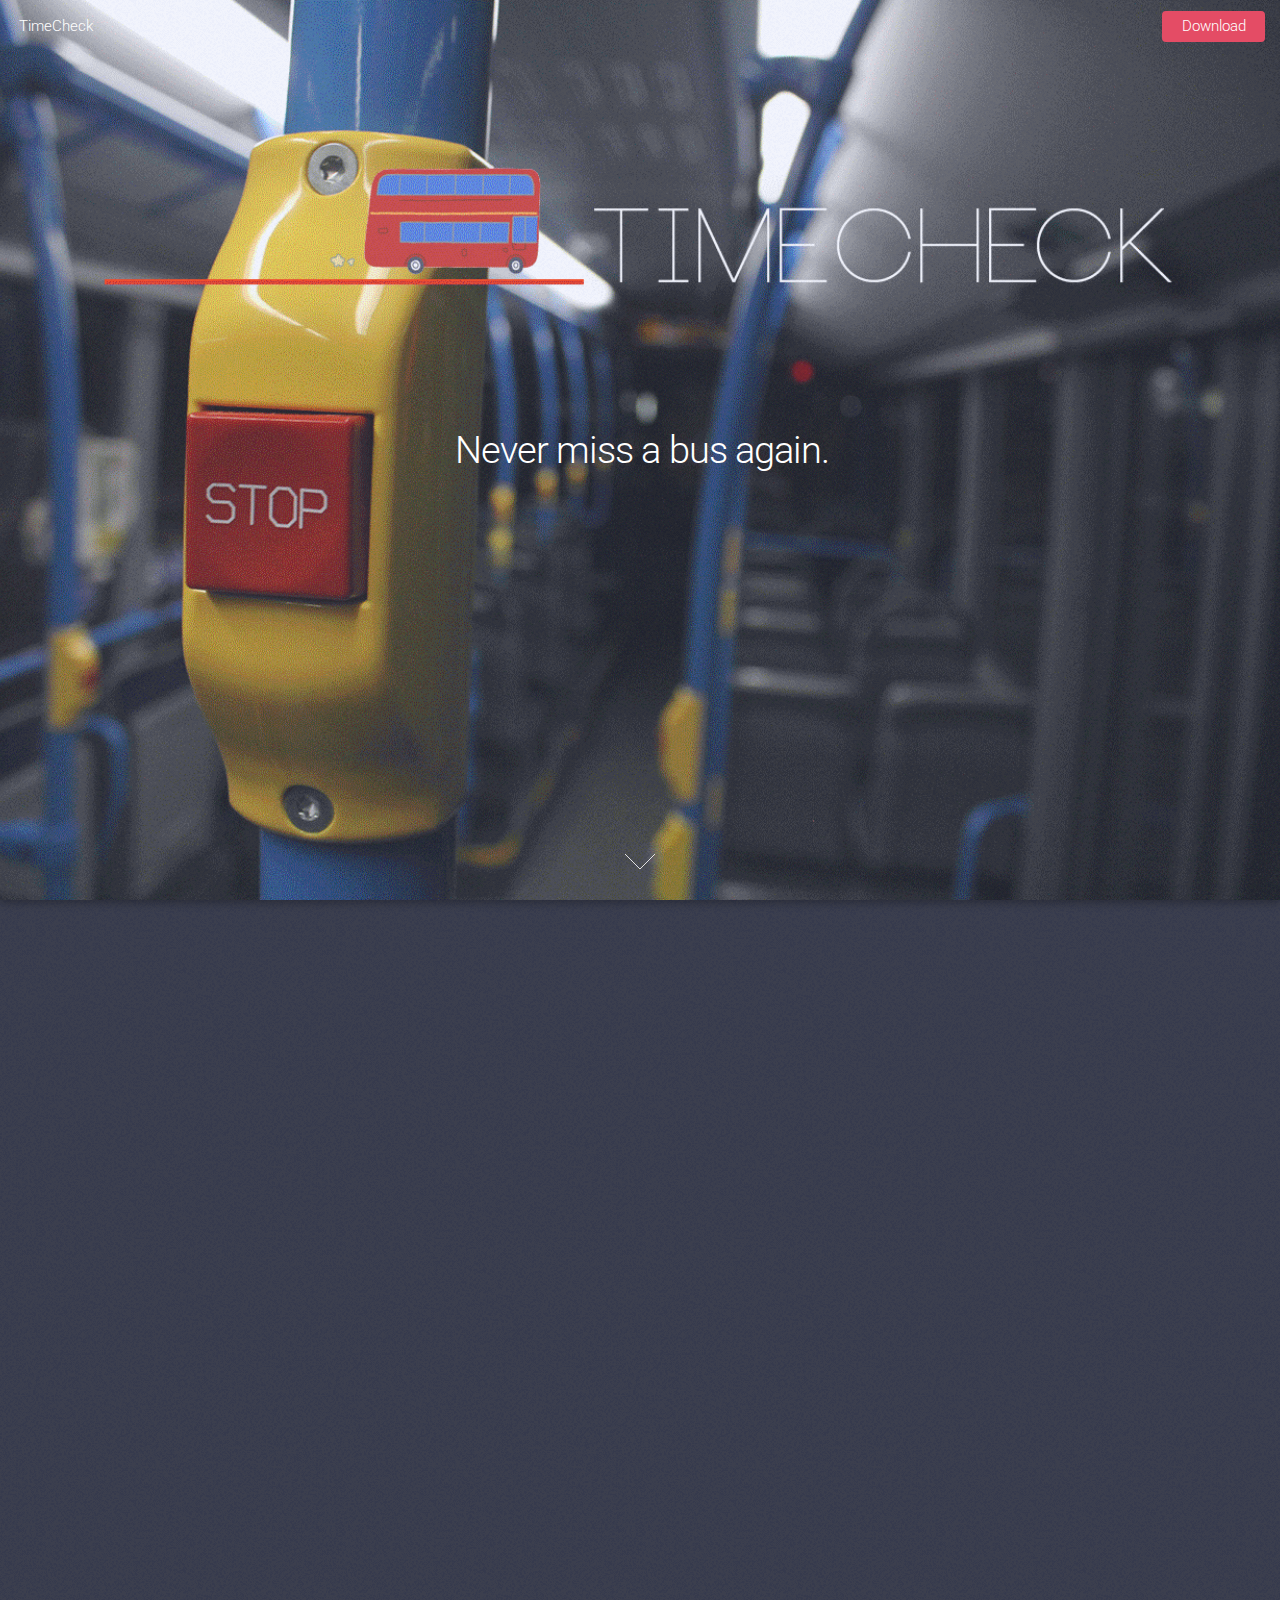
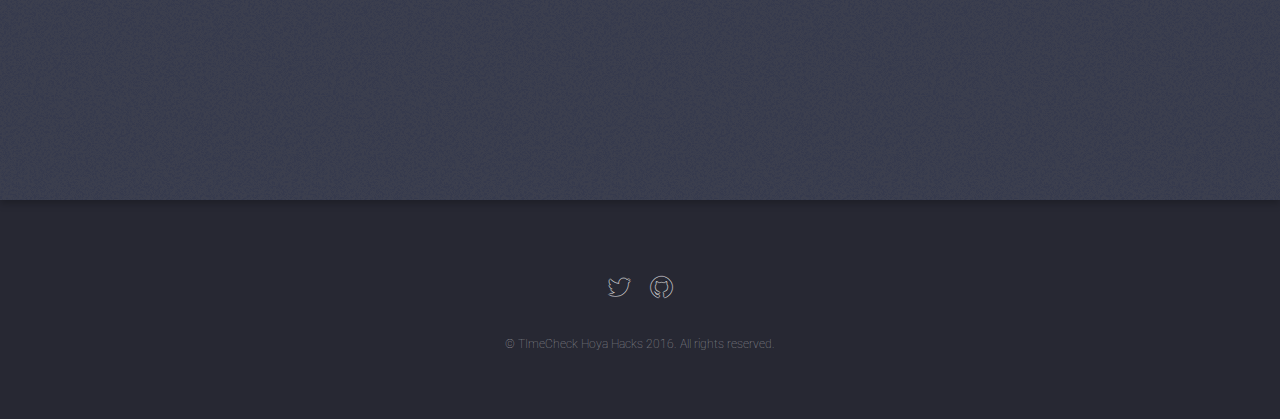
==== commit 199864ce: "Bus is done" ====
--- a/landed/index.html
+++ b/landed/index.html
@@ -1,18 +1,12 @@
 <!DOCTYPE HTML>
-<!--
-	Landed by HTML5 UP
-	html5up.net | @n33co
-	Free for personal and commercial use under the CCA 3.0 license (html5up.net/license)
--->
+
 <html>
 	<head>
 		<title>TimeCheck</title>
 		<meta charset="utf-8" />
 		<meta name="viewport" content="width=device-width, initial-scale=1" />
-		<!--[if lte IE 8]><script src="assets/js/ie/html5shiv.js"></script><![endif]-->
 		<link rel="stylesheet" href="assets/css/main.css" />
-		<!--[if lte IE 9]><link rel="stylesheet" href="assets/css/ie9.css" /><![endif]-->
-		<!--[if lte IE 8]><link rel="stylesheet" href="assets/css/ie8.css" /><![endif]-->
+
 	</head>
 	<body class="landing">
 		<div id="page-wrapper">
@@ -22,7 +16,6 @@
 					<h1 id="logo"><a href="index.html">TimeCheck</a></h1>
 					<nav id="nav">
 						<ul>
-							<li><a href="index.html">Home</a></li>
 							<li>
 								
 							</li>
@@ -31,13 +24,15 @@
 					</nav>
 				</header>
 
+
 			<!-- Banner -->
 				<section id="banner">
 					<div class="content">
 						<header>
 							<h2>Never miss a bus again.</h2>
+
 						</header>
-						<span class="image"><img src="images/pic01.jpg" alt="" /></span>
+						<!-- <span class="image"><img src="images/phone.jpg" alt="" /></span> -->
 					</div>
 					<a href="#one" class="goto-next scrolly">Next</a>
 				</section>
@@ -74,115 +69,20 @@
 					<a href="#two" class="goto-next scrolly">Next</a>
 				</section>
 
-			<!-- Two -->
-				<section id="two" class="spotlight style2 right">
-					<span class="image fit main"><img src="images/pic03.jpg" alt="" /></span>
-					<div class="content">
-						<header>
-							<h2>Interdum amet non magna accumsan</h2>
-							<p>Nunc commodo accumsan eget id nisi eu col volutpat magna</p>
-						</header>
-						<p>Feugiat accumsan lorem eu ac lorem amet ac arcu phasellus tortor enim mi mi nisi praesent adipiscing. Integer mi sed nascetur cep aliquet augue varius tempus lobortis porttitor lorem et accumsan consequat adipiscing lorem.</p>
-						<ul class="actions">
-							<li><a href="#" class="button">Learn More</a></li>
-						</ul>
-					</div>
-					<a href="#three" class="goto-next scrolly">Next</a>
-				</section>
 
-			<!-- Three -->
-				<section id="three" class="spotlight style3 left">
-					<span class="image fit main bottom"><img src="images/pic04.jpg" alt="" /></span>
-					<div class="content">
-						<header>
-							<h2>Interdum felis blandit praesent sed augue</h2>
-							<p>Accumsan integer ultricies aliquam vel massa sapien phasellus</p>
-						</header>
-						<p>Feugiat accumsan lorem eu ac lorem amet ac arcu phasellus tortor enim mi mi nisi praesent adipiscing. Integer mi sed nascetur cep aliquet augue varius tempus lobortis porttitor lorem et accumsan consequat adipiscing lorem.</p>
-						<ul class="actions">
-							<li><a href="#" class="button">Learn More</a></li>
-						</ul>
-					</div>
-					<a href="#four" class="goto-next scrolly">Next</a>
-				</section>
 
-			<!-- Four -->
-				<section id="four" class="wrapper style1 special fade-up">
-					<div class="container">
-						<header class="major">
-							<h2>Accumsan sed tempus adipiscing blandit</h2>
-							<p>Iaculis ac volutpat vis non enim gravida nisi faucibus posuere arcu consequat</p>
-						</header>
-						<div class="box alt">
-							<div class="row uniform">
-								<section class="4u 6u(medium) 12u$(xsmall)">
-									<span class="icon alt major fa-area-chart"></span>
-									<h3>Ipsum sed commodo</h3>
-									<p>Feugiat accumsan lorem eu ac lorem amet accumsan donec. Blandit orci porttitor.</p>
-								</section>
-								<section class="4u 6u$(medium) 12u$(xsmall)">
-									<span class="icon alt major fa-comment"></span>
-									<h3>Eleifend lorem ornare</h3>
-									<p>Feugiat accumsan lorem eu ac lorem amet accumsan donec. Blandit orci porttitor.</p>
-								</section>
-								<section class="4u$ 6u(medium) 12u$(xsmall)">
-									<span class="icon alt major fa-flask"></span>
-									<h3>Cubilia cep lobortis</h3>
-									<p>Feugiat accumsan lorem eu ac lorem amet accumsan donec. Blandit orci porttitor.</p>
-								</section>
-								<section class="4u 6u$(medium) 12u$(xsmall)">
-									<span class="icon alt major fa-paper-plane"></span>
-									<h3>Non semper interdum</h3>
-									<p>Feugiat accumsan lorem eu ac lorem amet accumsan donec. Blandit orci porttitor.</p>
-								</section>
-								<section class="4u 6u(medium) 12u$(xsmall)">
-									<span class="icon alt major fa-file"></span>
-									<h3>Odio laoreet accumsan</h3>
-									<p>Feugiat accumsan lorem eu ac lorem amet accumsan donec. Blandit orci porttitor.</p>
-								</section>
-								<section class="4u$ 6u$(medium) 12u$(xsmall)">
-									<span class="icon alt major fa-lock"></span>
-									<h3>Massa arcu accumsan</h3>
-									<p>Feugiat accumsan lorem eu ac lorem amet accumsan donec. Blandit orci porttitor.</p>
-								</section>
-							</div>
-						</div>
-						<footer class="major">
-							<ul class="actions">
-								<li><a href="#" class="button">Magna sed feugiat</a></li>
-							</ul>
-						</footer>
-					</div>
-				</section>
 
-			<!-- Five -->
-				<section id="five" class="wrapper style2 special fade">
-					<div class="container">
-						<header>
-							<h2>Magna faucibus lorem diam</h2>
-							<p>Ante metus praesent faucibus ante integer id accumsan eleifend</p>
-						</header>
-						<form method="post" action="#" class="container 50%">
-							<div class="row uniform 50%">
-								<div class="8u 12u$(xsmall)"><input type="email" name="email" id="email" placeholder="Your Email Address" /></div>
-								<div class="4u$ 12u$(xsmall)"><input type="submit" value="Get Started" class="fit special" /></div>
-							</div>
-						</form>
-					</div>
-				</section>
+
+
 
 			<!-- Footer -->
 				<footer id="footer">
 					<ul class="icons">
-						<li><a href="#" class="icon alt fa-twitter"><span class="label">Twitter</span></a></li>
-						<li><a href="#" class="icon alt fa-facebook"><span class="label">Facebook</span></a></li>
-						<li><a href="#" class="icon alt fa-linkedin"><span class="label">LinkedIn</span></a></li>
-						<li><a href="#" class="icon alt fa-instagram"><span class="label">Instagram</span></a></li>
-						<li><a href="#" class="icon alt fa-github"><span class="label">GitHub</span></a></li>
-						<li><a href="#" class="icon alt fa-envelope"><span class="label">Email</span></a></li>
+						<li><a href="http://twitter.com/CommBotHoya" class="icon alt fa-twitter"><span class="label">Twitter</span></a></li>
+						<li><a href="https://github.com/lconti97/TimeCheck" class="icon alt fa-github"><span class="label">GitHub</span></a></li>
 					</ul>
 					<ul class="copyright">
-						<li>&copy; Untitled. All rights reserved.</li><li>Design: <a href="http://html5up.net">HTML5 UP</a></li>
+						<li>&copy; TImeCheck Hoya Hacks 2016. All rights reserved.</li></li>
 					</ul>
 				</footer>
 
--- a/landed/assets/css/main.css
+++ b/landed/assets/css/main.css
@@ -3194,7 +3194,7 @@
 /* Dropotron */
 
 	.dropotron {
-		background: rgba(39, 40, 51, 0.965);
+		background: rgba(39, 40, 51, 0);
 		border-radius: 4px;
 		box-shadow: 0 0.075em 0.35em 0 rgba(0, 0, 0, 0.125);
 		list-style: none;
@@ -3248,6 +3248,12 @@
 		margin-top: 0;
 	}
 
+		#title {
+		    max-width: 100%;
+    		max-height: 100%;
+	}
+
+
 /* Header */
 
 	#page-wrapper {
@@ -3255,8 +3261,8 @@
 	}
 
 	#header {
-		background: rgba(39, 40, 51, 0.965);
-		box-shadow: 0 0 0.25em 0 rgba(0, 0, 0, 0.25);
+		background: rgba(39, 40, 51, 0);
+		box-shadow: 0 0 0.25em 0 rgba(0, 0, 0, 0);
 		cursor: default;
 		height: 3.5em;
 		left: 0;
@@ -3328,12 +3334,13 @@
 		position: absolute;
 	}
 
+
 /* Banner */
 
 	#banner {
 		background-attachment: fixed;
 		background-color: #272833;
-		background-image: url("../../images/banner.jpg");
+		background-image: url("../../images/timecheck.gif");
 		background-position: center center;
 		background-size: cover;
 		box-shadow: 0 0.25em 0.5em 0 rgba(0, 0, 0, 0.25);
@@ -3352,10 +3359,10 @@
 		}
 
 		#banner:after {
-			background-image: -moz-linear-gradient(top, rgba(23, 24, 32, 0.95), rgba(23, 24, 32, 0.95)), url("images/overlay.png");;
-			background-image: -webkit-linear-gradient(top, rgba(23, 24, 32, 0.95), rgba(23, 24, 32, 0.95)), url("images/overlay.png");;
-			background-image: -ms-linear-gradient(top, rgba(23, 24, 32, 0.95), rgba(23, 24, 32, 0.95)), url("images/overlay.png");;
-			background-image: linear-gradient(top, rgba(23, 24, 32, 0.95), rgba(23, 24, 32, 0.95)), url("images/overlay.png");;
+			background-image: -moz-linear-gradient(top, rgba(23, 24, 32, 0), rgba(23, 24, 32, 0)), url("images/overlay.png");;
+			background-image: -webkit-linear-gradient(top, rgba(23, 24, 32, 0), rgba(23, 24, 32, 0)), url("images/overlay.png");;
+			background-image: -ms-linear-gradient(top, rgba(23, 24, 32, 0), rgba(23, 24, 32, 0)), url("images/overlay.png");;
+			background-image: linear-gradient(top, rgba(23, 24, 32, 0.2), rgba(23, 24, 32, 0)), url("images/overlay.png");;
 			content: '';
 			display: block;
 			height: 100%;
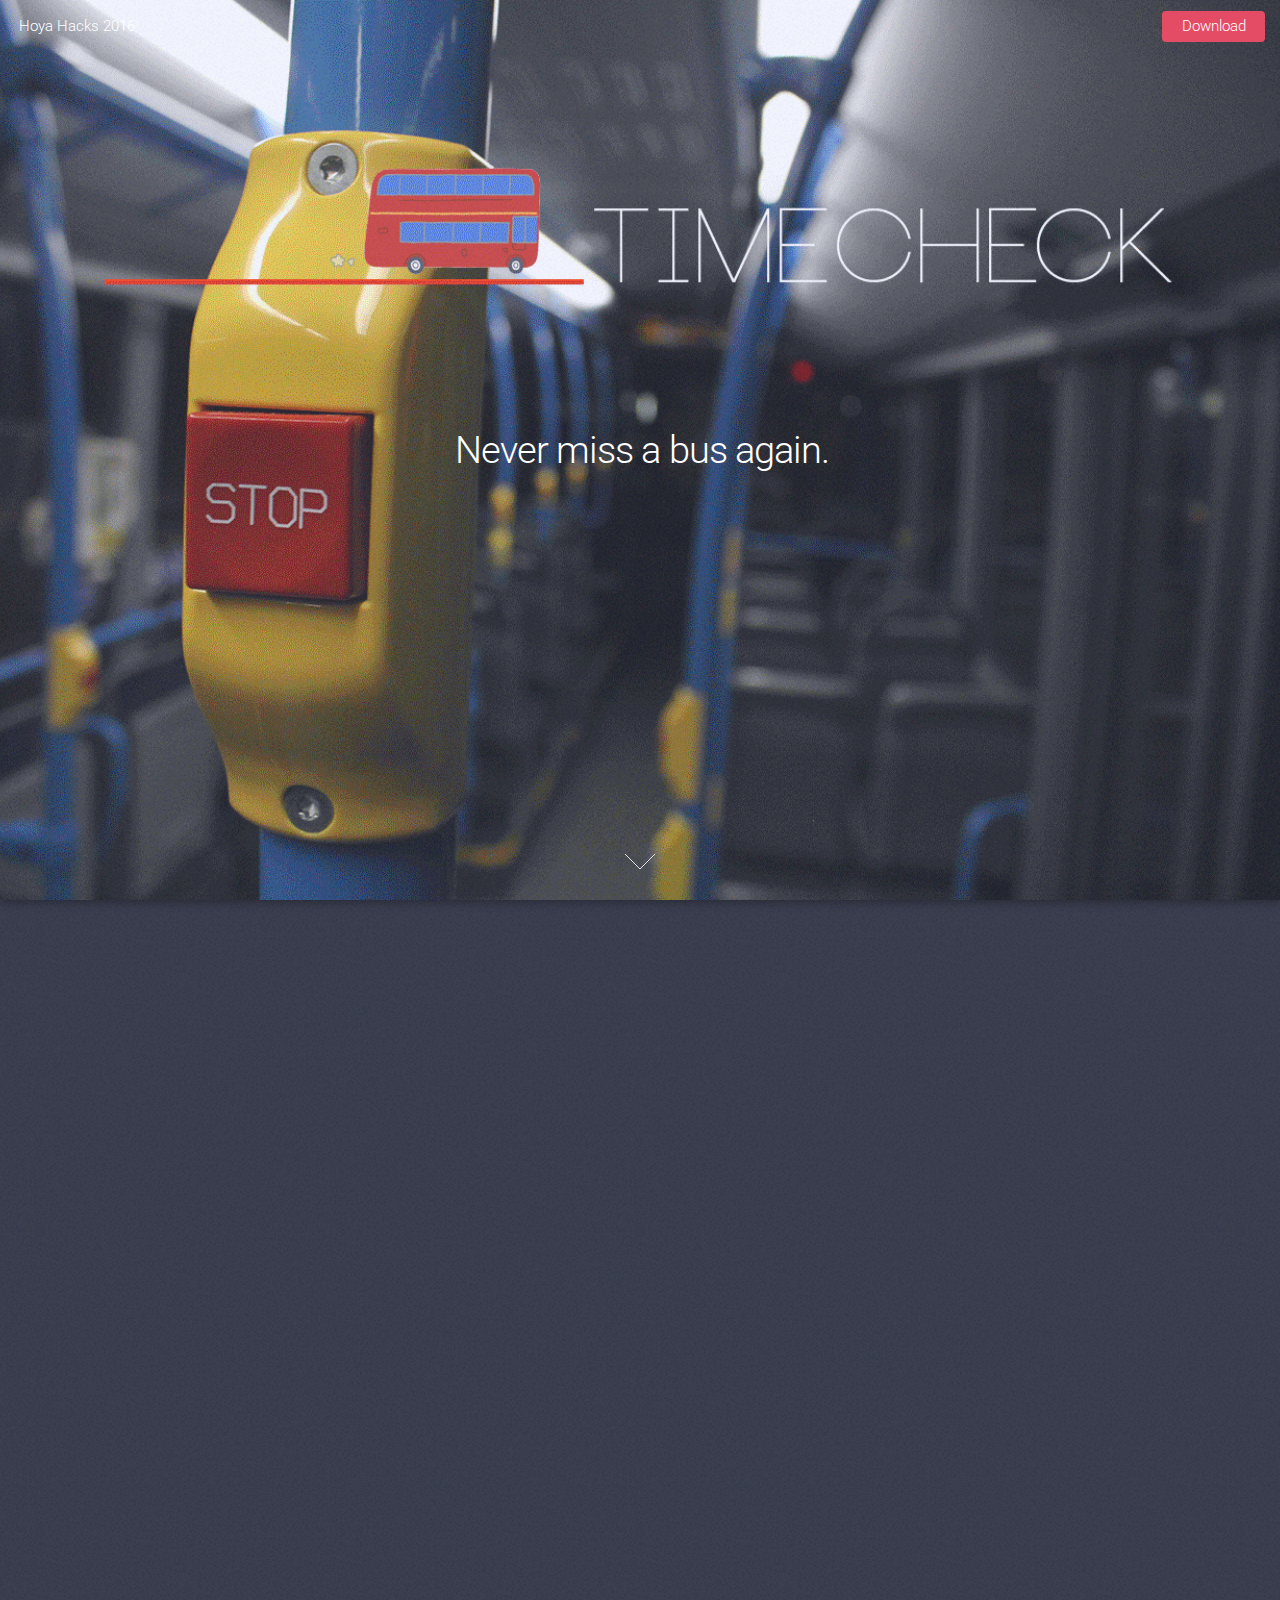
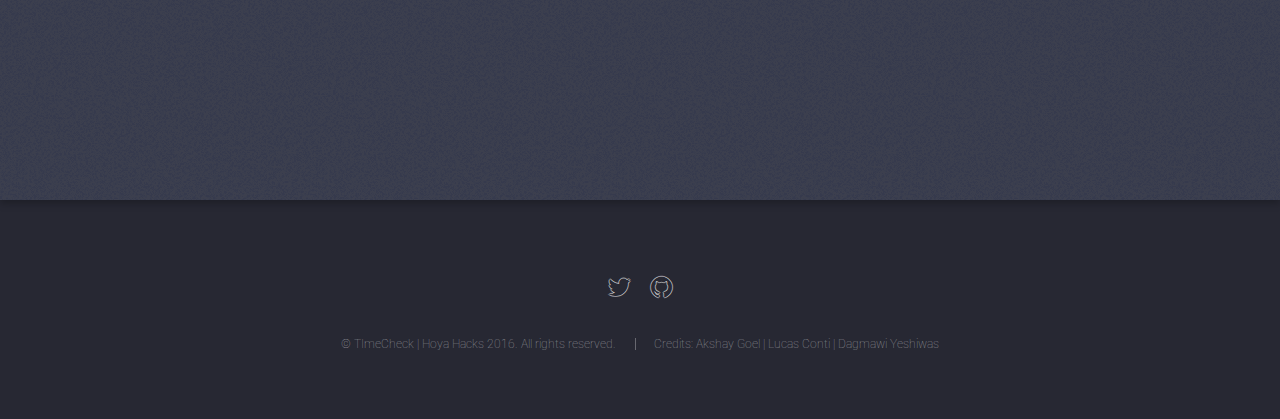
==== commit 3654e667: "Descriptions" ====
--- a/landed/index.html
+++ b/landed/index.html
@@ -13,7 +13,7 @@
 
 			<!-- Header -->
 				<header id="header">
-					<h1 id="logo"><a href="index.html">TimeCheck</a></h1>
+					<h1 id="logo"><a href="index.html">Hoya Hacks 2016</a></h1>
 					<nav id="nav">
 						<ul>
 							<li>
@@ -45,28 +45,30 @@
 							<div class="row">
 								<div class="4u 12u$(medium)">
 									<header>
-										<h2>Odio faucibus ipsum integer consequat</h2>
-										<p>Nascetur eu nibh vestibulum amet gravida nascetur praesent</p>
+										<h2>Never be too late again.</h2>
+										<p>A positive change in public service.</p>
+										<p><a href="#" class="button special">Download Now</a></p>
+
 									</header>
 								</div>
 								<div class="4u 12u$(medium)">
-									<p>Feugiat accumsan lorem eu ac lorem amet sed accumsan donec.
-									Blandit orci porttitor semper. Arcu phasellus tortor enim mi
-									nisi praesent dolor adipiscing. Integer mi sed nascetur cep aliquet
-									augue varius tempus lobortis porttitor accumsan consequat
-									adipiscing lorem dolor.</p>
+									<p>Over the years society has had no option but to deal with 
+									the strict bus schedules presented to them.  Sometimes though, 
+									it doesn't always work out with your schedule, not exactly at least. 
+									We have now implemented a way to find a middle ground where both
+									passengers and drivers can communicate to deliver a better system.</p>
 								</div>
 								<div class="4u$ 12u$(medium)">
-									<p>Morbi enim nascetur et placerat lorem sed iaculis neque ante
-									adipiscing adipiscing metus massa. Blandit orci porttitor semper.
-									Arcu phasellus tortor enim mi mi nisi praesent adipiscing. Integer
-									mi sed nascetur cep aliquet augue varius tempus. Feugiat lorem
-									ipsum dolor nullam.</p>
+									<p>With TimeCheck, passengers have the opportunity to ping bus 
+									drivers if they are one minute away from the bus stop
+									as a bus approaches.  This notifies the driver that there is someone
+									close by and gives passengers the opportunity to board before departure,
+									taking advantage of a small window to make a big difference.</p>
 								</div>
 							</div>
+
 						</div>
 					</div>
-					<a href="#two" class="goto-next scrolly">Next</a>
 				</section>
 
 
@@ -82,7 +84,9 @@
 						<li><a href="https://github.com/lconti97/TimeCheck" class="icon alt fa-github"><span class="label">GitHub</span></a></li>
 					</ul>
 					<ul class="copyright">
-						<li>&copy; TImeCheck Hoya Hacks 2016. All rights reserved.</li></li>
+						<li>&copy; TImeCheck | Hoya Hacks 2016. All rights reserved.</li><li>Credits: Akshay Goel | Lucas Conti | Dagmawi Yeshiwas 
+
+</li>
 					</ul>
 				</footer>
 
